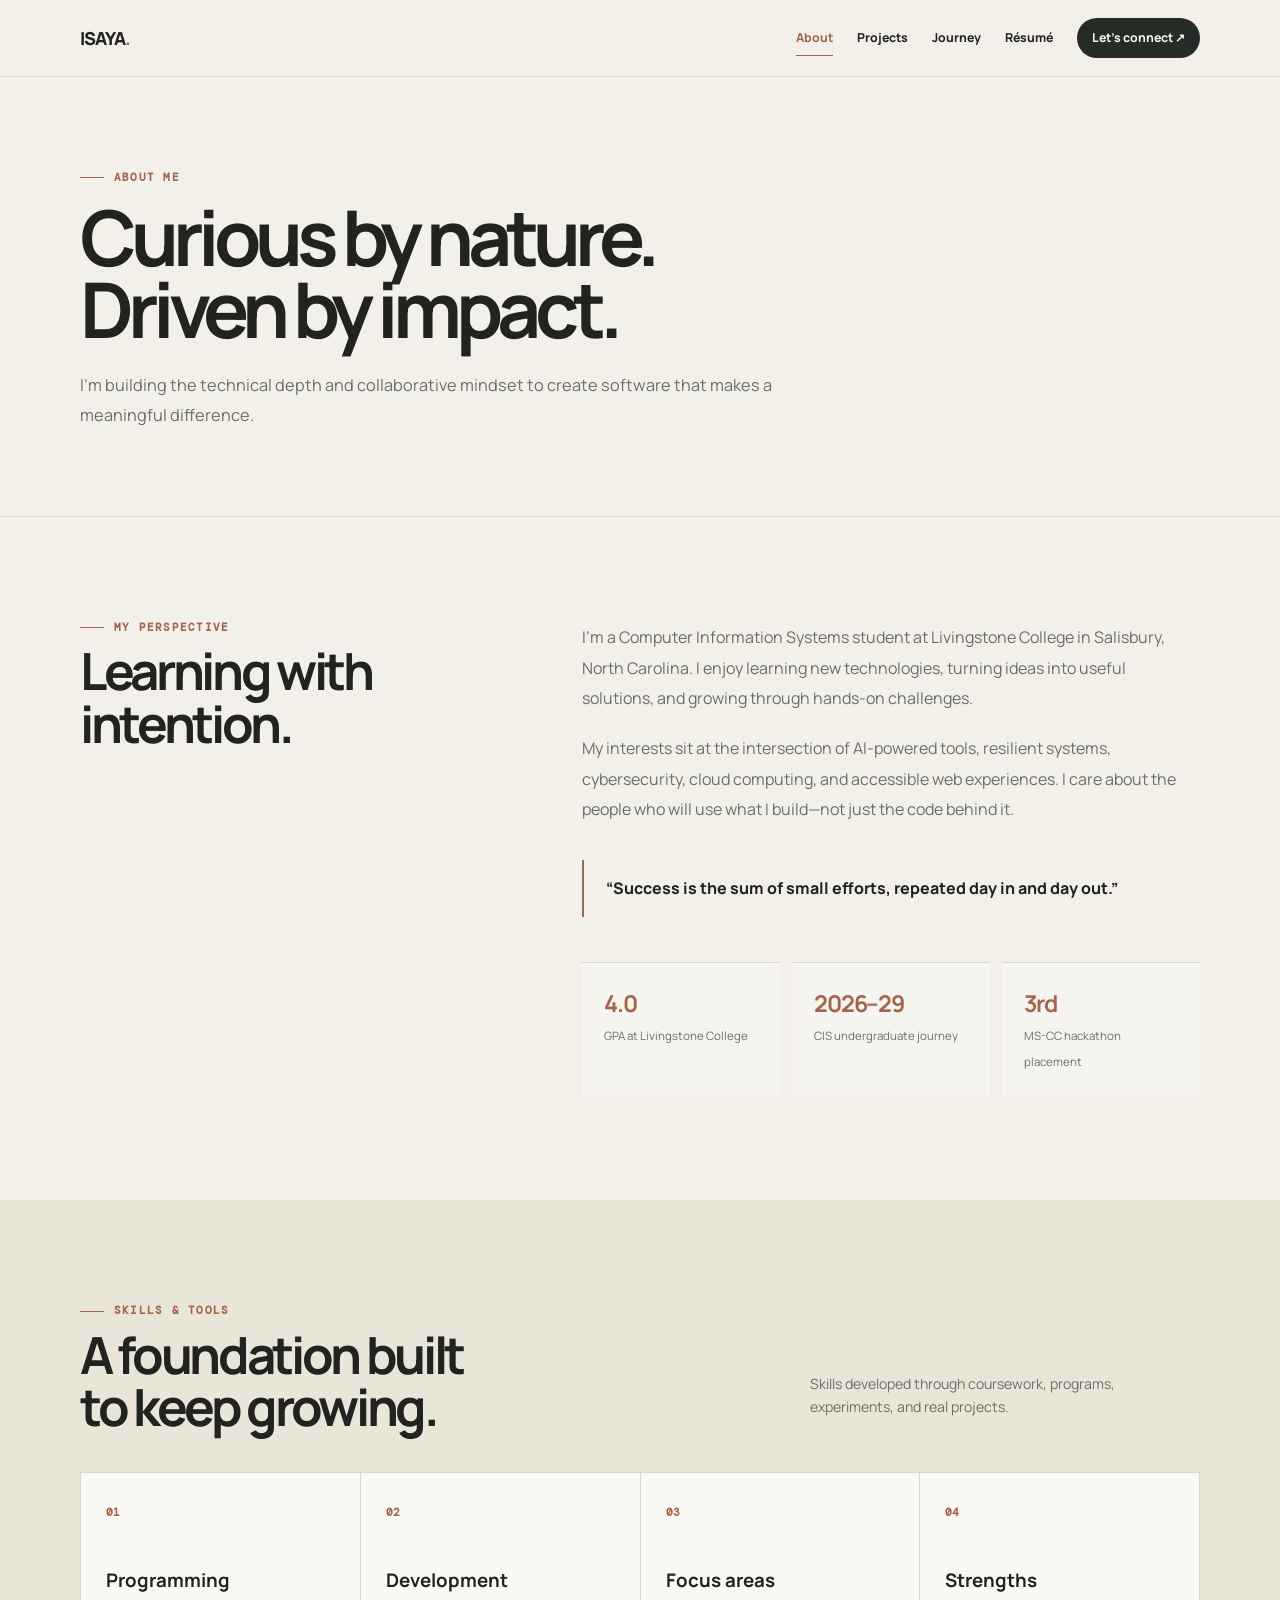
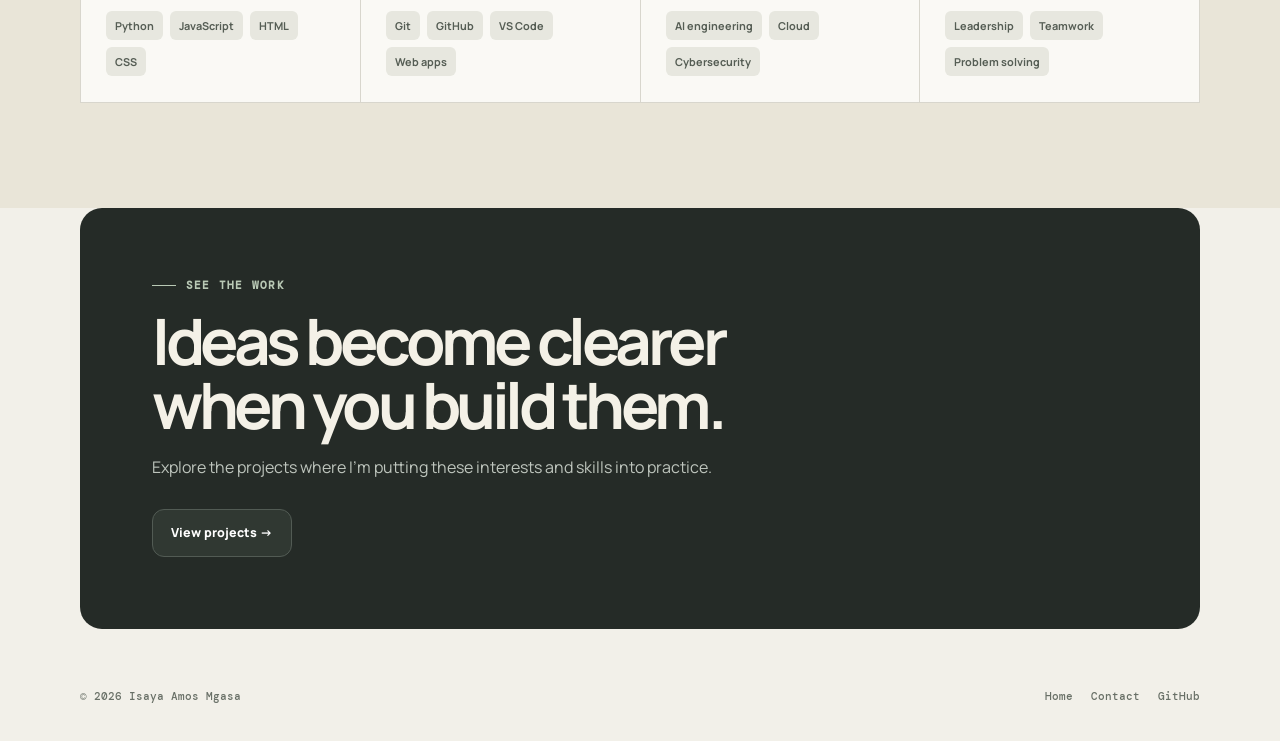
==== about.html @ d692550e "Build matte multi-page portfolio" ====
<!doctype html><html lang="en"><head><meta charset="utf-8"><meta name="viewport" content="width=device-width,initial-scale=1"><meta name="description" content="About Isaya Amos Mgasa—background, interests, and technical skills."><title>About | Isaya Amos Mgasa</title><link rel="preconnect" href="https://fonts.googleapis.com"><link rel="preconnect" href="https://fonts.gstatic.com" crossorigin><link href="https://fonts.googleapis.com/css2?family=DM+Mono:wght@400;500;600&amp;family=Manrope:wght@400;500;600;700;800&amp;display=swap" rel="stylesheet"><link rel="stylesheet" href="styles.css"></head><body>
<header class="site-header"><div class="wrap nav"><a class="brand" href="index.html">ISAYA<span>.</span></a><button class="menu-button" aria-expanded="false" aria-controls="main-nav">Menu</button><nav class="nav-links" id="main-nav" aria-label="Main navigation"><a href="about.html" aria-current="page">About</a><a href="projects.html">Projects</a><a href="journey.html">Journey</a><a href="resume.html">Résumé</a><a class="nav-cta" href="contact.html">Let’s connect ↗</a></nav></div></header>
<main><section class="page-hero"><div class="wrap reveal"><div class="eyebrow">About me</div><h1>Curious by nature.<br>Driven by impact.</h1><p class="lede">I’m building the technical depth and collaborative mindset to create software that makes a meaningful difference.</p></div></section>
<section class="section"><div class="wrap split"><div class="reveal"><div class="eyebrow">My perspective</div><h2 class="section-title">Learning with intention.</h2></div><div class="prose reveal"><p>I’m a Computer Information Systems student at Livingstone College in Salisbury, North Carolina. I enjoy learning new technologies, turning ideas into useful solutions, and growing through hands-on challenges.</p><p>My interests sit at the intersection of AI-powered tools, resilient systems, cybersecurity, cloud computing, and accessible web experiences. I care about the people who will use what I build—not just the code behind it.</p><div class="quote">“Success is the sum of small efforts, repeated day in and day out.”</div><div class="facts"><div class="fact"><strong>4.0</strong><span>GPA at Livingstone College</span></div><div class="fact"><strong>2026–29</strong><span>CIS undergraduate journey</span></div><div class="fact"><strong>3rd</strong><span>MS-CC hackathon placement</span></div></div></div></div></section>
<section class="section alt"><div class="wrap"><div class="section-head reveal"><div><div class="eyebrow">Skills &amp; tools</div><h2 class="section-title">A foundation built<br>to keep growing.</h2></div><p class="section-copy">Skills developed through coursework, programs, experiments, and real projects.</p></div><div class="skill-grid reveal"><article class="skill"><b>01</b><h3>Programming</h3><div class="tags"><span class="tag">Python</span><span class="tag">JavaScript</span><span class="tag">HTML</span><span class="tag">CSS</span></div></article><article class="skill"><b>02</b><h3>Development</h3><div class="tags"><span class="tag">Git</span><span class="tag">GitHub</span><span class="tag">VS Code</span><span class="tag">Web apps</span></div></article><article class="skill"><b>03</b><h3>Focus areas</h3><div class="tags"><span class="tag">AI engineering</span><span class="tag">Cloud</span><span class="tag">Cybersecurity</span></div></article><article class="skill"><b>04</b><h3>Strengths</h3><div class="tags"><span class="tag">Leadership</span><span class="tag">Teamwork</span><span class="tag">Problem solving</span></div></article></div></div></section></main>
<section class="closing"><div class="wrap closing-box reveal"><div class="eyebrow">See the work</div><h2>Ideas become clearer when you build them.</h2><p>Explore the projects where I’m putting these interests and skills into practice.</p><div class="actions"><a class="button" href="projects.html">View projects →</a></div></div></section><footer class="wrap"><span>© 2026 Isaya Amos Mgasa</span><div class="footer-links"><a href="index.html">Home</a><a href="contact.html">Contact</a><a href="https://github.com/Amos-Isaya" target="_blank" rel="noopener noreferrer">GitHub</a></div></footer><script src="script.js"></script></body></html>
---- styles.css ----
:root{--ink:#20231f;--muted:#697067;--paper:#f2f0e9;--surface:#faf9f5;--line:#d8d6cd;--moss:#526052;--sage:#cbd1c4;--clay:#a5654d;--night:#252b27;--cream:#e9e5d8;--radius:22px;--shadow:0 18px 50px rgba(32,35,31,.08)}
*{box-sizing:border-box}html{scroll-behavior:smooth}body{margin:0;background:var(--paper);color:var(--ink);font-family:Manrope,Arial,sans-serif;line-height:1.6;overflow-x:hidden}a{color:inherit;text-decoration:none}a:focus-visible{outline:3px solid var(--clay);outline-offset:4px}img{max-width:100%}.wrap{width:min(1120px,calc(100% - 48px));margin-inline:auto}.site-header{position:sticky;z-index:20;top:0;border-bottom:1px solid rgba(216,214,205,.8);background:rgba(242,240,233,.92);backdrop-filter:blur(14px)}.nav{min-height:76px;display:flex;align-items:center;justify-content:space-between;gap:28px}.brand{font-weight:800;letter-spacing:-.055em;font-size:1.12rem}.brand span{color:var(--clay)}.nav-links{display:flex;align-items:center;gap:24px;font-size:.77rem;font-weight:750}.nav-links a{padding:8px 0;border-bottom:1px solid transparent}.nav-links a:hover,.nav-links a[aria-current="page"]{color:var(--clay);border-color:currentColor}.nav-links .nav-cta{padding:10px 15px;border:0;border-radius:999px;background:var(--night);color:#f8f6ef}.menu-button{display:none;border:1px solid var(--line);border-radius:10px;background:var(--surface);padding:9px 11px;color:var(--ink);font:700 .75rem Manrope;cursor:pointer}.eyebrow{display:flex;align-items:center;gap:10px;color:var(--clay);font:600 .7rem/1 'DM Mono',monospace;letter-spacing:.11em;text-transform:uppercase}.eyebrow:before{content:"";width:24px;height:1px;background:currentColor}.hero{display:grid;grid-template-columns:1.12fr .72fr;align-items:center;gap:76px;min-height:670px;padding-block:85px}.hero h1,.page-hero h1{margin:18px 0 24px;font-size:clamp(3.2rem,7vw,6.25rem);line-height:.94;letter-spacing:-.078em}.hero h1 em{font-style:normal;color:var(--moss)}.lede{max-width:640px;color:var(--muted);font-size:1.02rem;line-height:1.85}.actions{display:flex;flex-wrap:wrap;gap:12px;margin-top:28px}.button{display:inline-flex;align-items:center;justify-content:center;gap:10px;padding:13px 18px;border:1px solid var(--line);border-radius:12px;background:var(--surface);font-size:.78rem;font-weight:800;transition:transform .2s,box-shadow .2s,background .2s}.button:hover{transform:translateY(-2px);box-shadow:0 10px 24px rgba(32,35,31,.09)}.button.primary{border-color:var(--night);background:var(--night);color:#f8f6ef}.button.ghost{background:transparent}.portrait{position:relative}.portrait:before{content:"";position:absolute;inset:8% -8% -5% 8%;z-index:-1;border-radius:48% 52% 20px 20px;background:var(--sage)}.portrait img{display:block;width:100%;aspect-ratio:.86;object-fit:cover;object-position:center top;border-radius:48% 48% 18px 18px;filter:saturate(.75) contrast(.96);box-shadow:16px 16px 0 var(--night)}.status{position:absolute;left:-42px;bottom:28px;padding:12px 15px;border:1px solid var(--line);border-radius:11px;background:var(--surface);box-shadow:var(--shadow);font:500 .66rem/1.45 'DM Mono',monospace}.status b{display:block;font:800 .75rem Manrope}.status i{color:#678065;font-style:normal}.home-strip{padding:22px 0;border-block:1px solid var(--line);background:var(--cream)}.home-strip .wrap{display:flex;justify-content:space-between;gap:20px;flex-wrap:wrap;color:#51584f;font:600 .68rem 'DM Mono',monospace;letter-spacing:.08em;text-transform:uppercase}.section{padding-block:105px}.section.alt{background:var(--cream)}.section-head{display:flex;align-items:end;justify-content:space-between;gap:35px;margin-bottom:40px}.section-title{margin:11px 0 0;font-size:clamp(2.1rem,4vw,3.5rem);line-height:1.02;letter-spacing:-.065em}.section-copy{max-width:390px;color:var(--muted);font-size:.88rem}.path-grid{display:grid;grid-template-columns:repeat(3,1fr);gap:16px}.path-card{min-height:290px;padding:28px;border:1px solid var(--line);border-radius:var(--radius);background:var(--surface);display:flex;flex-direction:column;transition:transform .2s,box-shadow .2s}.path-card:hover{transform:translateY(-4px);box-shadow:var(--shadow)}.path-card .number{color:var(--clay);font:600 .7rem 'DM Mono',monospace}.path-card h3{margin:55px 0 10px;font-size:1.35rem;letter-spacing:-.045em}.path-card p{margin:0;color:var(--muted);font-size:.85rem}.path-card .card-link{margin-top:auto;padding-top:28px;font-size:.75rem;font-weight:800;color:var(--moss)}.page-hero{padding:95px 0 70px;border-bottom:1px solid var(--line)}.page-hero h1{max-width:900px;font-size:clamp(3rem,6vw,5.4rem)}.page-hero .lede{max-width:720px}.split{display:grid;grid-template-columns:.8fr 1.2fr;gap:90px}.prose p{margin:0 0 20px;color:var(--muted);line-height:1.9}.quote{margin-top:35px;padding:16px 0 16px 22px;border-left:2px solid var(--clay);font-weight:750}.facts{display:grid;grid-template-columns:repeat(3,1fr);gap:12px;margin-top:45px}.fact{padding:22px;border-top:1px solid var(--line);background:rgba(250,249,245,.45)}.fact strong{display:block;color:var(--clay);font-size:1.45rem;letter-spacing:-.05em}.fact span{font-size:.72rem;color:var(--muted)}.skill-grid{display:grid;grid-template-columns:repeat(4,1fr);border-top:1px solid var(--line);border-left:1px solid var(--line)}.skill{min-height:230px;padding:25px;border-right:1px solid var(--line);border-bottom:1px solid var(--line);background:var(--surface)}.skill b{color:var(--clay);font:600 .68rem 'DM Mono',monospace}.skill h3{margin:42px 0 15px}.tags{display:flex;gap:7px;flex-wrap:wrap}.tag{padding:6px 9px;border-radius:6px;background:#e7e7df;color:#555d54;font-size:.68rem;font-weight:700}.project-grid{display:grid;grid-template-columns:repeat(2,1fr);gap:18px}.project{min-height:390px;padding:32px;border:1px solid var(--line);border-radius:var(--radius);background:var(--surface);display:flex;flex-direction:column}.project.featured{background:var(--night);color:#f6f3e9;border-color:var(--night)}.project-label{color:var(--clay);font:600 .68rem 'DM Mono',monospace;letter-spacing:.08em;text-transform:uppercase}.featured .project-label{color:#b9c9b5}.project h2{margin:55px 0 14px;font-size:clamp(1.6rem,3vw,2.5rem);line-height:1.05;letter-spacing:-.055em}.project p{margin:0;color:var(--muted);font-size:.88rem}.featured p{color:#c9cec8}.project .actions{margin-top:auto;padding-top:30px}.featured .tag{background:rgba(255,255,255,.1);color:#e7ebe4}.featured .button{border-color:#535b55;background:#303832;color:white}.timeline{max-width:820px;margin-left:auto;padding-left:35px;border-left:1px solid var(--line)}.timeline-item{position:relative;padding:0 0 48px}.timeline-item:last-child{padding-bottom:0}.timeline-item:before{content:"";position:absolute;left:-42px;top:6px;width:11px;height:11px;border:3px solid var(--paper);border-radius:50%;background:var(--clay)}.timeline-item time{color:var(--clay);font:600 .69rem 'DM Mono',monospace}.timeline-item h2{margin:8px 0;font-size:1.25rem;letter-spacing:-.035em}.timeline-item h2 a:hover{color:var(--clay)}.timeline-item p{margin:0;color:var(--muted);font-size:.86rem}.external{display:inline-block;margin-top:11px;color:var(--moss);font-size:.73rem;font-weight:800}.credential-grid{display:grid;grid-template-columns:repeat(3,1fr);gap:15px}.credential{padding:26px;border:1px solid var(--line);border-radius:16px;background:var(--surface)}.credential small{color:var(--clay);font:600 .66rem 'DM Mono',monospace}.credential h3{margin:22px 0 9px;font-size:1rem}.credential h3 a:hover{color:var(--clay)}.credential p{margin:0;color:var(--muted);font-size:.78rem}.resume-layout{display:grid;grid-template-columns:.72fr 1.28fr;gap:22px}.resume-aside,.resume-main{padding:34px;border:1px solid var(--line);border-radius:var(--radius);background:var(--surface)}.resume-aside{align-self:start}.resume-aside img{display:block;width:150px;aspect-ratio:1;object-fit:cover;object-position:top;border-radius:50%;filter:saturate(.7)}.resume-aside h2{margin:25px 0 4px;letter-spacing:-.045em}.resume-aside p{color:var(--muted);font-size:.82rem}.resume-main h2{margin:0 0 22px;font-size:1.65rem;letter-spacing:-.05em}.resume-item{padding:22px 0;border-top:1px solid var(--line)}.resume-item:first-of-type{padding-top:0;border:0}.resume-item small{color:var(--clay);font:600 .66rem 'DM Mono',monospace}.resume-item h3{margin:5px 0}.resume-item p{margin:0;color:var(--muted);font-size:.82rem}.contact-grid{display:grid;grid-template-columns:1fr 1fr;gap:18px}.contact-card{min-height:260px;padding:30px;border:1px solid var(--line);border-radius:var(--radius);background:var(--surface);display:flex;flex-direction:column}.contact-card h2{margin:35px 0 8px;letter-spacing:-.045em}.contact-card p{margin:0;color:var(--muted);font-size:.85rem}.contact-card a{margin-top:auto;font-weight:800;color:var(--moss)}.closing{padding:0 0 32px}.closing-box{padding:clamp(38px,7vw,72px);border-radius:var(--radius);background:var(--night);color:#f4f1e7}.closing-box .eyebrow{color:#b9c9b5}.closing-box h2{max-width:730px;margin:18px 0;font-size:clamp(2.2rem,5vw,4.2rem);line-height:1;letter-spacing:-.07em}.closing-box p{max-width:560px;color:#bec5bd}.closing-box .button{border-color:#525b54;background:#303832;color:#fff}footer{display:flex;justify-content:space-between;align-items:center;gap:20px;padding:28px 0 38px;color:var(--muted);font:500 .68rem 'DM Mono',monospace}.footer-links{display:flex;gap:18px}.footer-links a:hover{color:var(--clay)}.reveal{opacity:0;transform:translateY(18px);transition:opacity .65s ease,transform .65s ease}.reveal.visible{opacity:1;transform:none}@media(max-width:820px){.menu-button{display:block}.nav-links{display:none;position:absolute;left:24px;right:24px;top:68px;padding:18px;border:1px solid var(--line);border-radius:14px;background:var(--surface);box-shadow:var(--shadow);flex-direction:column;align-items:stretch}.nav-links.open{display:flex}.nav-links a{padding:9px}.hero{grid-template-columns:1fr;min-height:auto}.portrait{width:min(330px,85%);margin:auto}.status{left:-18px}.path-grid,.skill-grid,.credential-grid{grid-template-columns:1fr 1fr}.split,.resume-layout{grid-template-columns:1fr;gap:40px}.project-grid{grid-template-columns:1fr}.section{padding-block:75px}}@media(max-width:540px){.wrap{width:min(100% - 32px,1120px)}.hero{padding-block:65px}.hero h1,.page-hero h1{font-size:3.15rem}.section-head{display:block}.section-copy{margin-top:18px}.path-grid,.skill-grid,.credential-grid,.facts,.contact-grid{grid-template-columns:1fr}.path-card{min-height:245px}.nav-links{left:16px;right:16px}footer{align-items:flex-start;flex-direction:column}.footer-links{flex-wrap:wrap}}@media(prefers-reduced-motion:reduce){*,*:before,*:after{scroll-behavior:auto!important;transition:none!important}.reveal{opacity:1;transform:none}}
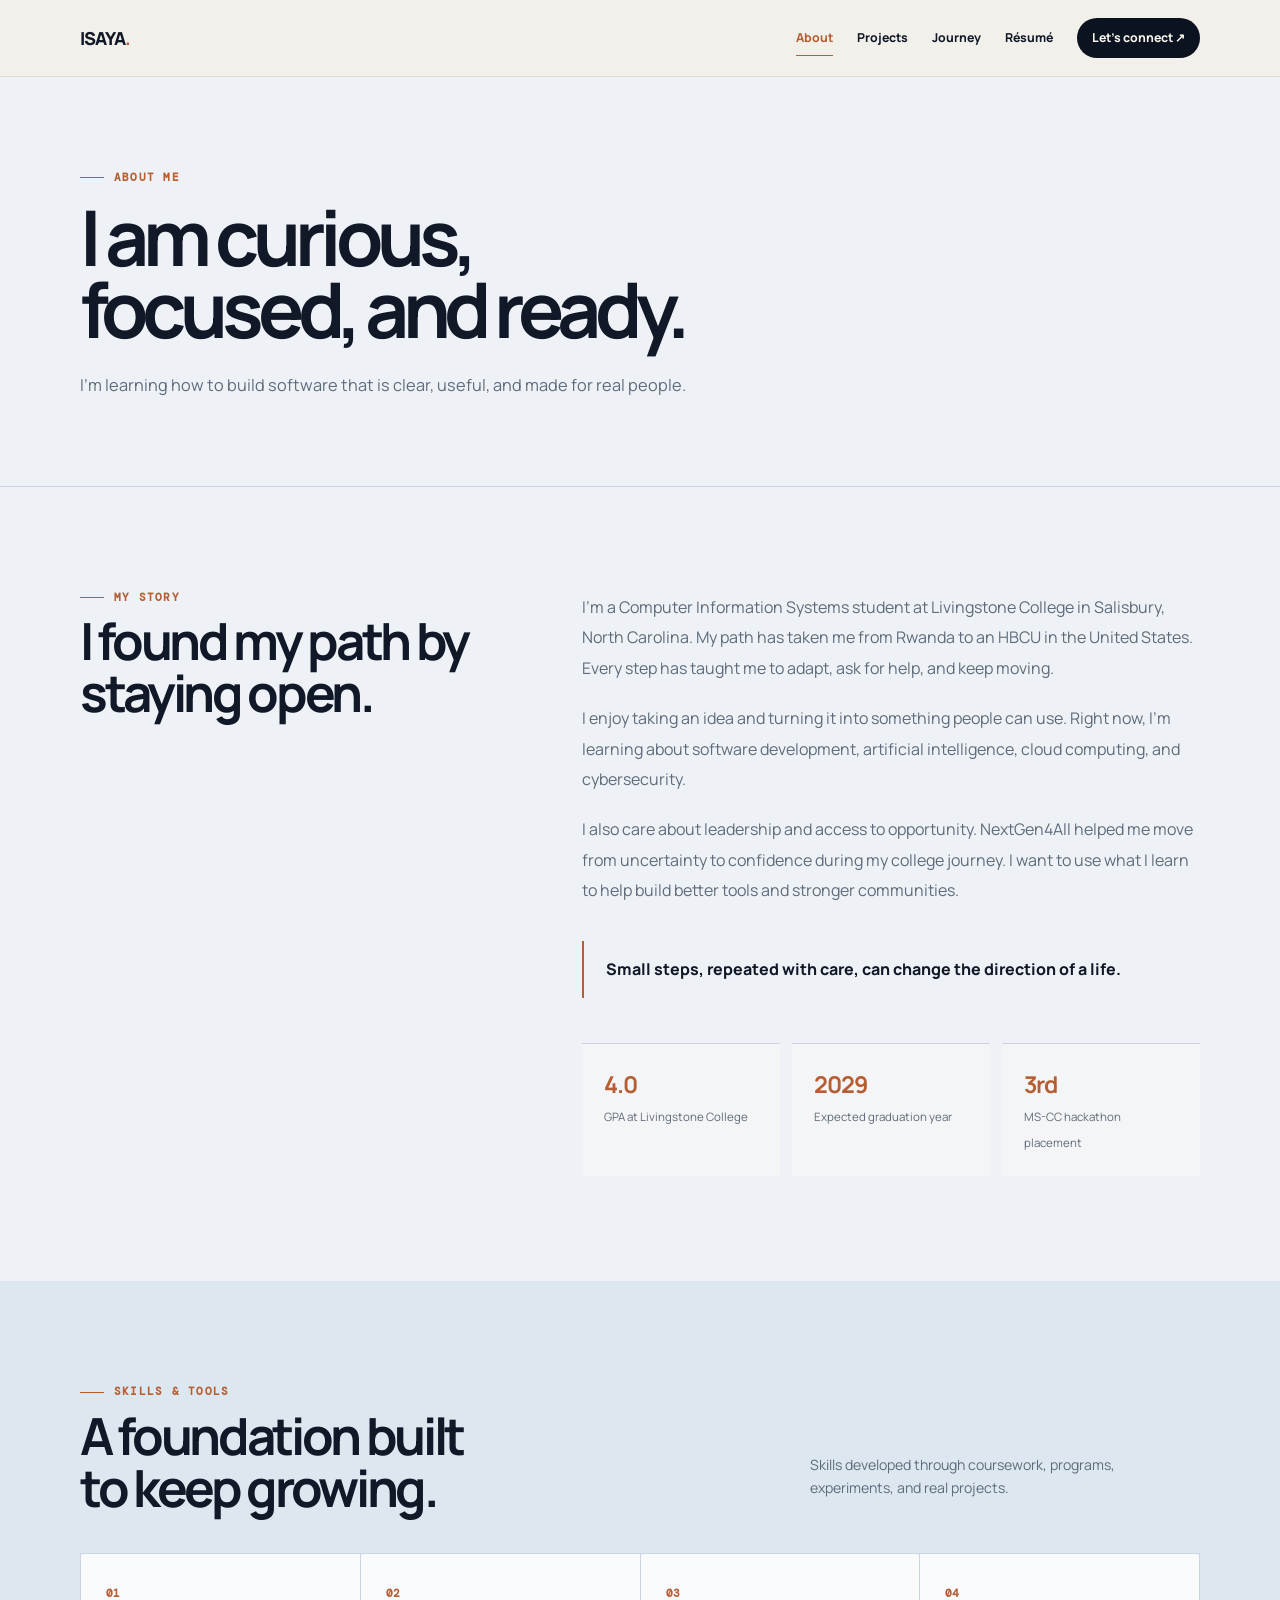
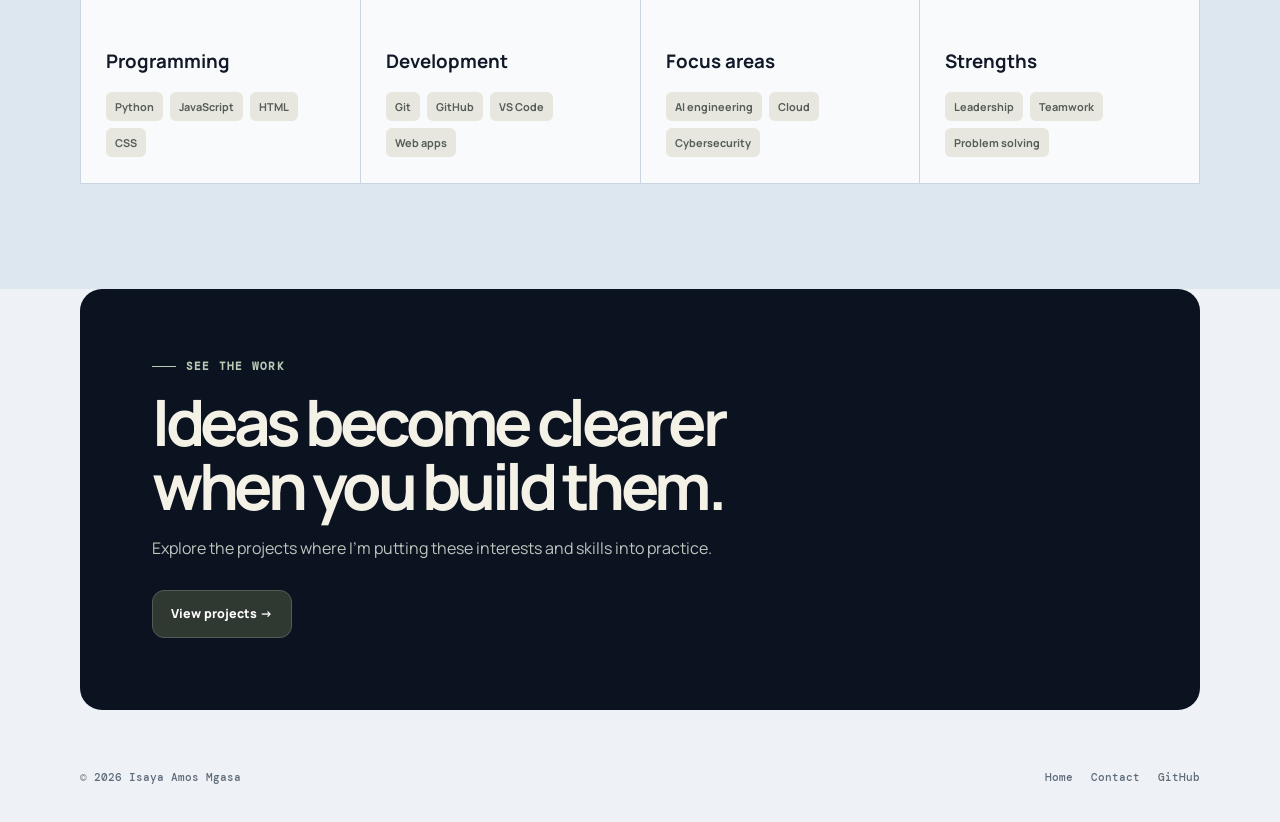
==== commit aa421cda: "Add blue portfolio theme and fuller story" ====
--- a/about.html
+++ b/about.html
@@ -1,6 +1,6 @@
 <!doctype html><html lang="en"><head><meta charset="utf-8"><meta name="viewport" content="width=device-width,initial-scale=1"><meta name="description" content="About Isaya Amos Mgasa—background, interests, and technical skills."><title>About | Isaya Amos Mgasa</title><link rel="preconnect" href="https://fonts.googleapis.com"><link rel="preconnect" href="https://fonts.gstatic.com" crossorigin><link href="https://fonts.googleapis.com/css2?family=DM+Mono:wght@400;500;600&amp;family=Manrope:wght@400;500;600;700;800&amp;display=swap" rel="stylesheet"><link rel="stylesheet" href="styles.css"></head><body>
 <header class="site-header"><div class="wrap nav"><a class="brand" href="index.html">ISAYA<span>.</span></a><button class="menu-button" aria-expanded="false" aria-controls="main-nav">Menu</button><nav class="nav-links" id="main-nav" aria-label="Main navigation"><a href="about.html" aria-current="page">About</a><a href="projects.html">Projects</a><a href="journey.html">Journey</a><a href="resume.html">Résumé</a><a class="nav-cta" href="contact.html">Let’s connect ↗</a></nav></div></header>
-<main><section class="page-hero"><div class="wrap reveal"><div class="eyebrow">About me</div><h1>Curious by nature.<br>Driven by impact.</h1><p class="lede">I’m building the technical depth and collaborative mindset to create software that makes a meaningful difference.</p></div></section>
-<section class="section"><div class="wrap split"><div class="reveal"><div class="eyebrow">My perspective</div><h2 class="section-title">Learning with intention.</h2></div><div class="prose reveal"><p>I’m a Computer Information Systems student at Livingstone College in Salisbury, North Carolina. I enjoy learning new technologies, turning ideas into useful solutions, and growing through hands-on challenges.</p><p>My interests sit at the intersection of AI-powered tools, resilient systems, cybersecurity, cloud computing, and accessible web experiences. I care about the people who will use what I build—not just the code behind it.</p><div class="quote">“Success is the sum of small efforts, repeated day in and day out.”</div><div class="facts"><div class="fact"><strong>4.0</strong><span>GPA at Livingstone College</span></div><div class="fact"><strong>2026–29</strong><span>CIS undergraduate journey</span></div><div class="fact"><strong>3rd</strong><span>MS-CC hackathon placement</span></div></div></div></div></section>
+<main><section class="page-hero"><div class="wrap reveal"><div class="eyebrow">About me</div><h1>I am curious,<br>focused, and ready.</h1><p class="lede">I’m learning how to build software that is clear, useful, and made for real people.</p></div></section>
+<section class="section"><div class="wrap split"><div class="reveal"><div class="eyebrow">My story</div><h2 class="section-title">I found my path by staying open.</h2></div><div class="prose reveal"><p>I’m a Computer Information Systems student at Livingstone College in Salisbury, North Carolina. My path has taken me from Rwanda to an HBCU in the United States. Every step has taught me to adapt, ask for help, and keep moving.</p><p>I enjoy taking an idea and turning it into something people can use. Right now, I’m learning about software development, artificial intelligence, cloud computing, and cybersecurity.</p><p>I also care about leadership and access to opportunity. NextGen4All helped me move from uncertainty to confidence during my college journey. I want to use what I learn to help build better tools and stronger communities.</p><div class="quote">Small steps, repeated with care, can change the direction of a life.</div><div class="facts"><div class="fact"><strong>4.0</strong><span>GPA at Livingstone College</span></div><div class="fact"><strong>2029</strong><span>Expected graduation year</span></div><div class="fact"><strong>3rd</strong><span>MS-CC hackathon placement</span></div></div></div></div></section>
 <section class="section alt"><div class="wrap"><div class="section-head reveal"><div><div class="eyebrow">Skills &amp; tools</div><h2 class="section-title">A foundation built<br>to keep growing.</h2></div><p class="section-copy">Skills developed through coursework, programs, experiments, and real projects.</p></div><div class="skill-grid reveal"><article class="skill"><b>01</b><h3>Programming</h3><div class="tags"><span class="tag">Python</span><span class="tag">JavaScript</span><span class="tag">HTML</span><span class="tag">CSS</span></div></article><article class="skill"><b>02</b><h3>Development</h3><div class="tags"><span class="tag">Git</span><span class="tag">GitHub</span><span class="tag">VS Code</span><span class="tag">Web apps</span></div></article><article class="skill"><b>03</b><h3>Focus areas</h3><div class="tags"><span class="tag">AI engineering</span><span class="tag">Cloud</span><span class="tag">Cybersecurity</span></div></article><article class="skill"><b>04</b><h3>Strengths</h3><div class="tags"><span class="tag">Leadership</span><span class="tag">Teamwork</span><span class="tag">Problem solving</span></div></article></div></div></section></main>
 <section class="closing"><div class="wrap closing-box reveal"><div class="eyebrow">See the work</div><h2>Ideas become clearer when you build them.</h2><p>Explore the projects where I’m putting these interests and skills into practice.</p><div class="actions"><a class="button" href="projects.html">View projects →</a></div></div></section><footer class="wrap"><span>© 2026 Isaya Amos Mgasa</span><div class="footer-links"><a href="index.html">Home</a><a href="contact.html">Contact</a><a href="https://github.com/Amos-Isaya" target="_blank" rel="noopener noreferrer">GitHub</a></div></footer><script src="script.js"></script></body></html>
--- a/styles.css
+++ b/styles.css
@@ -1,2 +1,2 @@
-:root{--ink:#20231f;--muted:#697067;--paper:#f2f0e9;--surface:#faf9f5;--line:#d8d6cd;--moss:#526052;--sage:#cbd1c4;--clay:#a5654d;--night:#252b27;--cream:#e9e5d8;--radius:22px;--shadow:0 18px 50px rgba(32,35,31,.08)}
+:root{--ink:#111827;--muted:#5f6b7a;--paper:#eef2f6;--surface:#f9fafb;--line:#cbd5e1;--moss:#245b96;--sage:#b8cce0;--clay:#b75d32;--night:#0b1220;--cream:#dce7f0;--radius:22px;--shadow:0 18px 50px rgba(11,18,32,.1)}
 *{box-sizing:border-box}html{scroll-behavior:smooth}body{margin:0;background:var(--paper);color:var(--ink);font-family:Manrope,Arial,sans-serif;line-height:1.6;overflow-x:hidden}a{color:inherit;text-decoration:none}a:focus-visible{outline:3px solid var(--clay);outline-offset:4px}img{max-width:100%}.wrap{width:min(1120px,calc(100% - 48px));margin-inline:auto}.site-header{position:sticky;z-index:20;top:0;border-bottom:1px solid rgba(216,214,205,.8);background:rgba(242,240,233,.92);backdrop-filter:blur(14px)}.nav{min-height:76px;display:flex;align-items:center;justify-content:space-between;gap:28px}.brand{font-weight:800;letter-spacing:-.055em;font-size:1.12rem}.brand span{color:var(--clay)}.nav-links{display:flex;align-items:center;gap:24px;font-size:.77rem;font-weight:750}.nav-links a{padding:8px 0;border-bottom:1px solid transparent}.nav-links a:hover,.nav-links a[aria-current="page"]{color:var(--clay);border-color:currentColor}.nav-links .nav-cta{padding:10px 15px;border:0;border-radius:999px;background:var(--night);color:#f8f6ef}.menu-button{display:none;border:1px solid var(--line);border-radius:10px;background:var(--surface);padding:9px 11px;color:var(--ink);font:700 .75rem Manrope;cursor:pointer}.eyebrow{display:flex;align-items:center;gap:10px;color:var(--clay);font:600 .7rem/1 'DM Mono',monospace;letter-spacing:.11em;text-transform:uppercase}.eyebrow:before{content:"";width:24px;height:1px;background:currentColor}.hero{display:grid;grid-template-columns:1.12fr .72fr;align-items:center;gap:76px;min-height:670px;padding-block:85px}.hero h1,.page-hero h1{margin:18px 0 24px;font-size:clamp(3.2rem,7vw,6.25rem);line-height:.94;letter-spacing:-.078em}.hero h1 em{font-style:normal;color:var(--moss)}.lede{max-width:640px;color:var(--muted);font-size:1.02rem;line-height:1.85}.actions{display:flex;flex-wrap:wrap;gap:12px;margin-top:28px}.button{display:inline-flex;align-items:center;justify-content:center;gap:10px;padding:13px 18px;border:1px solid var(--line);border-radius:12px;background:var(--surface);font-size:.78rem;font-weight:800;transition:transform .2s,box-shadow .2s,background .2s}.button:hover{transform:translateY(-2px);box-shadow:0 10px 24px rgba(32,35,31,.09)}.button.primary{border-color:var(--night);background:var(--night);color:#f8f6ef}.button.ghost{background:transparent}.portrait{position:relative}.portrait:before{content:"";position:absolute;inset:8% -8% -5% 8%;z-index:-1;border-radius:48% 52% 20px 20px;background:var(--sage)}.portrait img{display:block;width:100%;aspect-ratio:.86;object-fit:cover;object-position:center top;border-radius:48% 48% 18px 18px;filter:saturate(.75) contrast(.96);box-shadow:16px 16px 0 var(--night)}.status{position:absolute;left:-42px;bottom:28px;padding:12px 15px;border:1px solid var(--line);border-radius:11px;background:var(--surface);box-shadow:var(--shadow);font:500 .66rem/1.45 'DM Mono',monospace}.status b{display:block;font:800 .75rem Manrope}.status i{color:#678065;font-style:normal}.home-strip{padding:22px 0;border-block:1px solid var(--line);background:var(--cream)}.home-strip .wrap{display:flex;justify-content:space-between;gap:20px;flex-wrap:wrap;color:#51584f;font:600 .68rem 'DM Mono',monospace;letter-spacing:.08em;text-transform:uppercase}.section{padding-block:105px}.section.alt{background:var(--cream)}.section-head{display:flex;align-items:end;justify-content:space-between;gap:35px;margin-bottom:40px}.section-title{margin:11px 0 0;font-size:clamp(2.1rem,4vw,3.5rem);line-height:1.02;letter-spacing:-.065em}.section-copy{max-width:390px;color:var(--muted);font-size:.88rem}.path-grid{display:grid;grid-template-columns:repeat(3,1fr);gap:16px}.path-card{min-height:290px;padding:28px;border:1px solid var(--line);border-radius:var(--radius);background:var(--surface);display:flex;flex-direction:column;transition:transform .2s,box-shadow .2s}.path-card:hover{transform:translateY(-4px);box-shadow:var(--shadow)}.path-card .number{color:var(--clay);font:600 .7rem 'DM Mono',monospace}.path-card h3{margin:55px 0 10px;font-size:1.35rem;letter-spacing:-.045em}.path-card p{margin:0;color:var(--muted);font-size:.85rem}.path-card .card-link{margin-top:auto;padding-top:28px;font-size:.75rem;font-weight:800;color:var(--moss)}.page-hero{padding:95px 0 70px;border-bottom:1px solid var(--line)}.page-hero h1{max-width:900px;font-size:clamp(3rem,6vw,5.4rem)}.page-hero .lede{max-width:720px}.split{display:grid;grid-template-columns:.8fr 1.2fr;gap:90px}.prose p{margin:0 0 20px;color:var(--muted);line-height:1.9}.quote{margin-top:35px;padding:16px 0 16px 22px;border-left:2px solid var(--clay);font-weight:750}.facts{display:grid;grid-template-columns:repeat(3,1fr);gap:12px;margin-top:45px}.fact{padding:22px;border-top:1px solid var(--line);background:rgba(250,249,245,.45)}.fact strong{display:block;color:var(--clay);font-size:1.45rem;letter-spacing:-.05em}.fact span{font-size:.72rem;color:var(--muted)}.skill-grid{display:grid;grid-template-columns:repeat(4,1fr);border-top:1px solid var(--line);border-left:1px solid var(--line)}.skill{min-height:230px;padding:25px;border-right:1px solid var(--line);border-bottom:1px solid var(--line);background:var(--surface)}.skill b{color:var(--clay);font:600 .68rem 'DM Mono',monospace}.skill h3{margin:42px 0 15px}.tags{display:flex;gap:7px;flex-wrap:wrap}.tag{padding:6px 9px;border-radius:6px;background:#e7e7df;color:#555d54;font-size:.68rem;font-weight:700}.project-grid{display:grid;grid-template-columns:repeat(2,1fr);gap:18px}.project{min-height:390px;padding:32px;border:1px solid var(--line);border-radius:var(--radius);background:var(--surface);display:flex;flex-direction:column}.project.featured{background:var(--night);color:#f6f3e9;border-color:var(--night)}.project-label{color:var(--clay);font:600 .68rem 'DM Mono',monospace;letter-spacing:.08em;text-transform:uppercase}.featured .project-label{color:#b9c9b5}.project h2{margin:55px 0 14px;font-size:clamp(1.6rem,3vw,2.5rem);line-height:1.05;letter-spacing:-.055em}.project p{margin:0;color:var(--muted);font-size:.88rem}.featured p{color:#c9cec8}.project .actions{margin-top:auto;padding-top:30px}.featured .tag{background:rgba(255,255,255,.1);color:#e7ebe4}.featured .button{border-color:#535b55;background:#303832;color:white}.timeline{max-width:820px;margin-left:auto;padding-left:35px;border-left:1px solid var(--line)}.timeline-item{position:relative;padding:0 0 48px}.timeline-item:last-child{padding-bottom:0}.timeline-item:before{content:"";position:absolute;left:-42px;top:6px;width:11px;height:11px;border:3px solid var(--paper);border-radius:50%;background:var(--clay)}.timeline-item time{color:var(--clay);font:600 .69rem 'DM Mono',monospace}.timeline-item h2{margin:8px 0;font-size:1.25rem;letter-spacing:-.035em}.timeline-item h2 a:hover{color:var(--clay)}.timeline-item p{margin:0;color:var(--muted);font-size:.86rem}.external{display:inline-block;margin-top:11px;color:var(--moss);font-size:.73rem;font-weight:800}.credential-grid{display:grid;grid-template-columns:repeat(3,1fr);gap:15px}.credential{padding:26px;border:1px solid var(--line);border-radius:16px;background:var(--surface)}.credential small{color:var(--clay);font:600 .66rem 'DM Mono',monospace}.credential h3{margin:22px 0 9px;font-size:1rem}.credential h3 a:hover{color:var(--clay)}.credential p{margin:0;color:var(--muted);font-size:.78rem}.resume-layout{display:grid;grid-template-columns:.72fr 1.28fr;gap:22px}.resume-aside,.resume-main{padding:34px;border:1px solid var(--line);border-radius:var(--radius);background:var(--surface)}.resume-aside{align-self:start}.resume-aside img{display:block;width:150px;aspect-ratio:1;object-fit:cover;object-position:top;border-radius:50%;filter:saturate(.7)}.resume-aside h2{margin:25px 0 4px;letter-spacing:-.045em}.resume-aside p{color:var(--muted);font-size:.82rem}.resume-main h2{margin:0 0 22px;font-size:1.65rem;letter-spacing:-.05em}.resume-item{padding:22px 0;border-top:1px solid var(--line)}.resume-item:first-of-type{padding-top:0;border:0}.resume-item small{color:var(--clay);font:600 .66rem 'DM Mono',monospace}.resume-item h3{margin:5px 0}.resume-item p{margin:0;color:var(--muted);font-size:.82rem}.contact-grid{display:grid;grid-template-columns:1fr 1fr;gap:18px}.contact-card{min-height:260px;padding:30px;border:1px solid var(--line);border-radius:var(--radius);background:var(--surface);display:flex;flex-direction:column}.contact-card h2{margin:35px 0 8px;letter-spacing:-.045em}.contact-card p{margin:0;color:var(--muted);font-size:.85rem}.contact-card a{margin-top:auto;font-weight:800;color:var(--moss)}.closing{padding:0 0 32px}.closing-box{padding:clamp(38px,7vw,72px);border-radius:var(--radius);background:var(--night);color:#f4f1e7}.closing-box .eyebrow{color:#b9c9b5}.closing-box h2{max-width:730px;margin:18px 0;font-size:clamp(2.2rem,5vw,4.2rem);line-height:1;letter-spacing:-.07em}.closing-box p{max-width:560px;color:#bec5bd}.closing-box .button{border-color:#525b54;background:#303832;color:#fff}footer{display:flex;justify-content:space-between;align-items:center;gap:20px;padding:28px 0 38px;color:var(--muted);font:500 .68rem 'DM Mono',monospace}.footer-links{display:flex;gap:18px}.footer-links a:hover{color:var(--clay)}.reveal{opacity:0;transform:translateY(18px);transition:opacity .65s ease,transform .65s ease}.reveal.visible{opacity:1;transform:none}@media(max-width:820px){.menu-button{display:block}.nav-links{display:none;position:absolute;left:24px;right:24px;top:68px;padding:18px;border:1px solid var(--line);border-radius:14px;background:var(--surface);box-shadow:var(--shadow);flex-direction:column;align-items:stretch}.nav-links.open{display:flex}.nav-links a{padding:9px}.hero{grid-template-columns:1fr;min-height:auto}.portrait{width:min(330px,85%);margin:auto}.status{left:-18px}.path-grid,.skill-grid,.credential-grid{grid-template-columns:1fr 1fr}.split,.resume-layout{grid-template-columns:1fr;gap:40px}.project-grid{grid-template-columns:1fr}.section{padding-block:75px}}@media(max-width:540px){.wrap{width:min(100% - 32px,1120px)}.hero{padding-block:65px}.hero h1,.page-hero h1{font-size:3.15rem}.section-head{display:block}.section-copy{margin-top:18px}.path-grid,.skill-grid,.credential-grid,.facts,.contact-grid{grid-template-columns:1fr}.path-card{min-height:245px}.nav-links{left:16px;right:16px}footer{align-items:flex-start;flex-direction:column}.footer-links{flex-wrap:wrap}}@media(prefers-reduced-motion:reduce){*,*:before,*:after{scroll-behavior:auto!important;transition:none!important}.reveal{opacity:1;transform:none}}
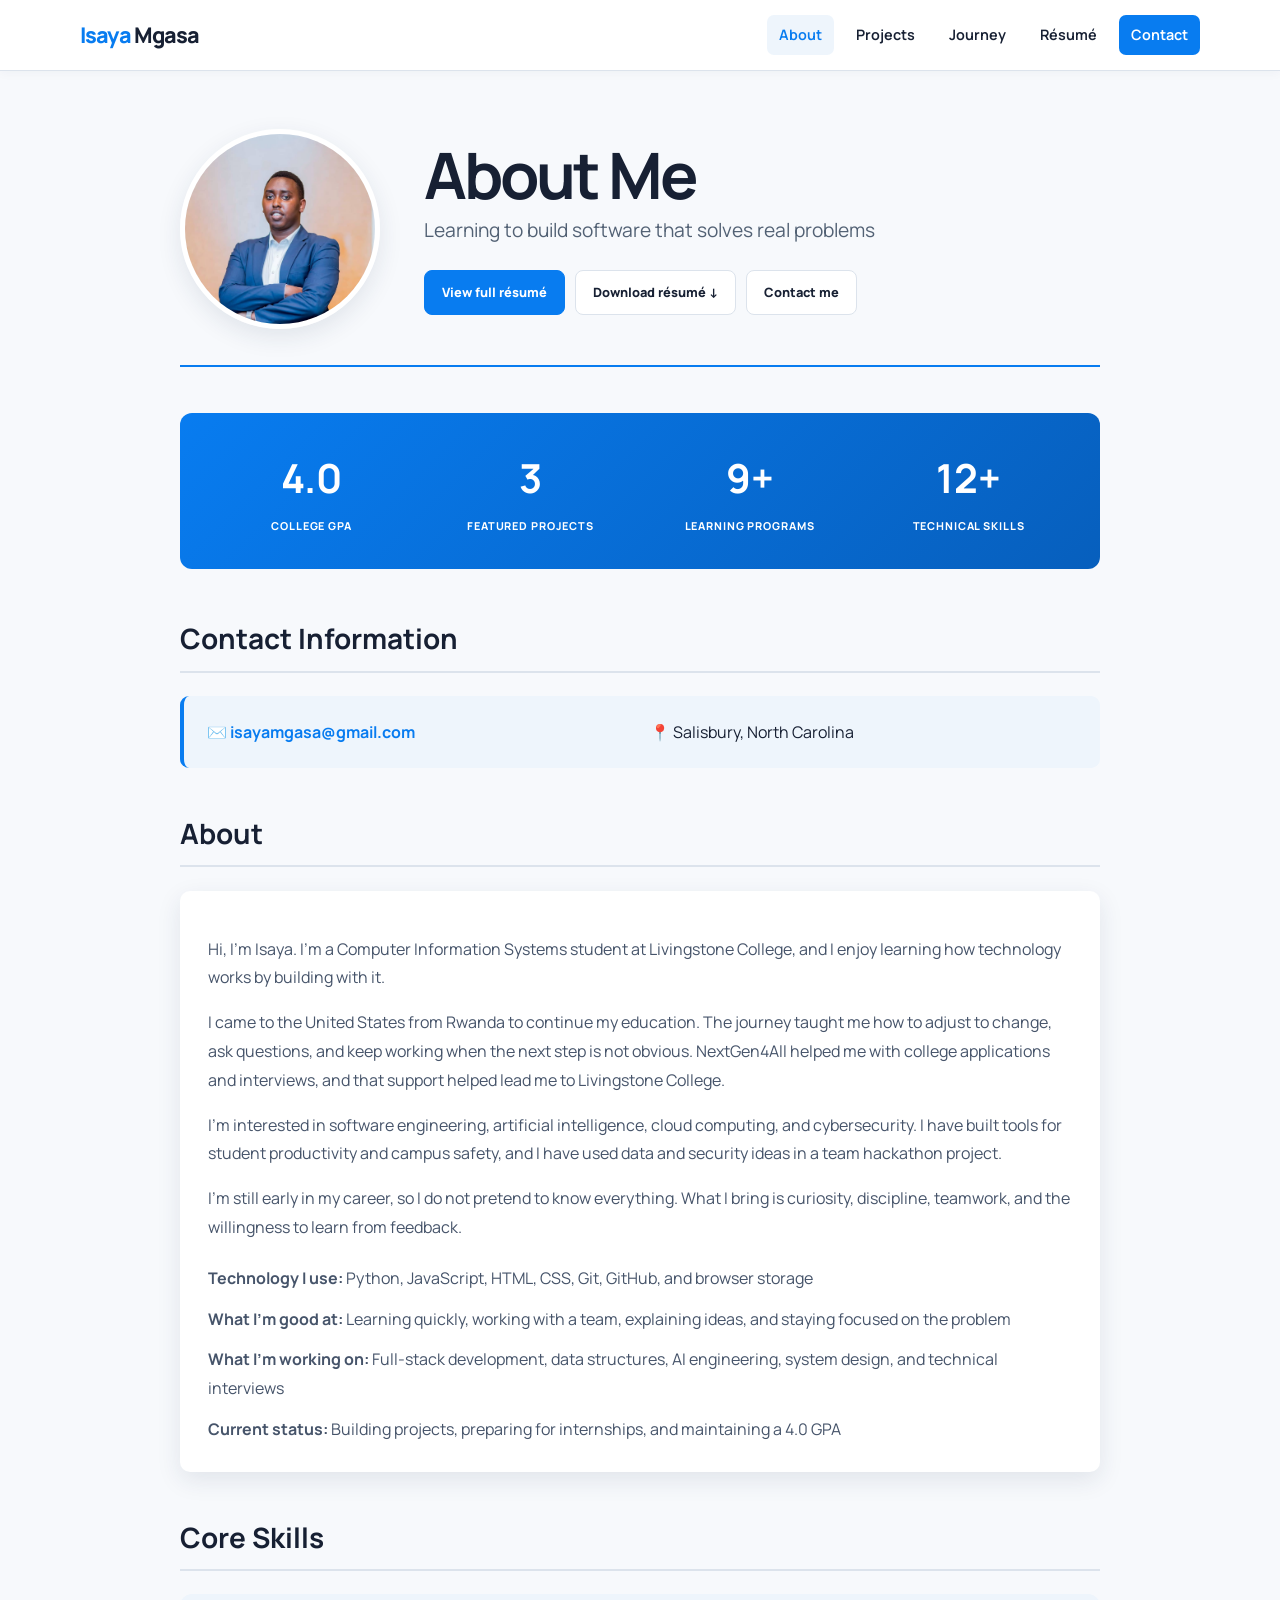
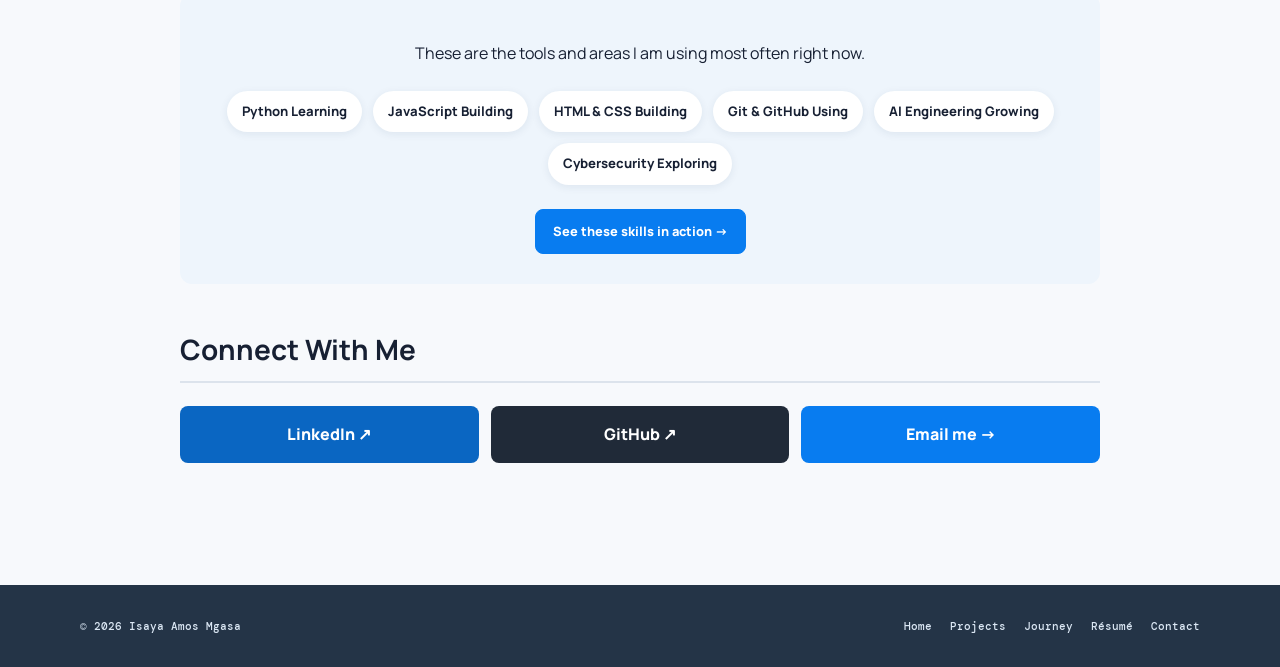
==== commit 23ba0036: "Adopt clean developer portfolio design" ====
--- a/about.html
+++ b/about.html
@@ -1,6 +1,10 @@
-<!doctype html><html lang="en"><head><meta charset="utf-8"><meta name="viewport" content="width=device-width,initial-scale=1"><meta name="description" content="About Isaya Amos Mgasa—background, interests, and technical skills."><title>About | Isaya Amos Mgasa</title><link rel="preconnect" href="https://fonts.googleapis.com"><link rel="preconnect" href="https://fonts.gstatic.com" crossorigin><link href="https://fonts.googleapis.com/css2?family=DM+Mono:wght@400;500;600&amp;family=Manrope:wght@400;500;600;700;800&amp;display=swap" rel="stylesheet"><link rel="stylesheet" href="styles.css"></head><body>
-<header class="site-header"><div class="wrap nav"><a class="brand" href="index.html">ISAYA<span>.</span></a><button class="menu-button" aria-expanded="false" aria-controls="main-nav">Menu</button><nav class="nav-links" id="main-nav" aria-label="Main navigation"><a href="about.html" aria-current="page">About</a><a href="projects.html">Projects</a><a href="journey.html">Journey</a><a href="resume.html">Résumé</a><a class="nav-cta" href="contact.html">Let’s connect ↗</a></nav></div></header>
-<main><section class="page-hero"><div class="wrap reveal"><div class="eyebrow">About me</div><h1>I am curious,<br>focused, and ready.</h1><p class="lede">I’m learning how to build software that is clear, useful, and made for real people.</p></div></section>
-<section class="section"><div class="wrap split"><div class="reveal"><div class="eyebrow">My story</div><h2 class="section-title">I found my path by staying open.</h2></div><div class="prose reveal"><p>I’m a Computer Information Systems student at Livingstone College in Salisbury, North Carolina. My path has taken me from Rwanda to an HBCU in the United States. Every step has taught me to adapt, ask for help, and keep moving.</p><p>I enjoy taking an idea and turning it into something people can use. Right now, I’m learning about software development, artificial intelligence, cloud computing, and cybersecurity.</p><p>I also care about leadership and access to opportunity. NextGen4All helped me move from uncertainty to confidence during my college journey. I want to use what I learn to help build better tools and stronger communities.</p><div class="quote">Small steps, repeated with care, can change the direction of a life.</div><div class="facts"><div class="fact"><strong>4.0</strong><span>GPA at Livingstone College</span></div><div class="fact"><strong>2029</strong><span>Expected graduation year</span></div><div class="fact"><strong>3rd</strong><span>MS-CC hackathon placement</span></div></div></div></div></section>
-<section class="section alt"><div class="wrap"><div class="section-head reveal"><div><div class="eyebrow">Skills &amp; tools</div><h2 class="section-title">A foundation built<br>to keep growing.</h2></div><p class="section-copy">Skills developed through coursework, programs, experiments, and real projects.</p></div><div class="skill-grid reveal"><article class="skill"><b>01</b><h3>Programming</h3><div class="tags"><span class="tag">Python</span><span class="tag">JavaScript</span><span class="tag">HTML</span><span class="tag">CSS</span></div></article><article class="skill"><b>02</b><h3>Development</h3><div class="tags"><span class="tag">Git</span><span class="tag">GitHub</span><span class="tag">VS Code</span><span class="tag">Web apps</span></div></article><article class="skill"><b>03</b><h3>Focus areas</h3><div class="tags"><span class="tag">AI engineering</span><span class="tag">Cloud</span><span class="tag">Cybersecurity</span></div></article><article class="skill"><b>04</b><h3>Strengths</h3><div class="tags"><span class="tag">Leadership</span><span class="tag">Teamwork</span><span class="tag">Problem solving</span></div></article></div></div></section></main>
-<section class="closing"><div class="wrap closing-box reveal"><div class="eyebrow">See the work</div><h2>Ideas become clearer when you build them.</h2><p>Explore the projects where I’m putting these interests and skills into practice.</p><div class="actions"><a class="button" href="projects.html">View projects →</a></div></div></section><footer class="wrap"><span>© 2026 Isaya Amos Mgasa</span><div class="footer-links"><a href="index.html">Home</a><a href="contact.html">Contact</a><a href="https://github.com/Amos-Isaya" target="_blank" rel="noopener noreferrer">GitHub</a></div></footer><script src="script.js"></script></body></html>
+<!doctype html><html lang="en"><head><meta charset="utf-8"><meta name="viewport" content="width=device-width,initial-scale=1"><meta name="description" content="About Isaya Amos Mgasa—CIS student, aspiring software engineer, and technology builder."><title>About | Isaya Amos Mgasa</title><link rel="preconnect" href="https://fonts.googleapis.com"><link rel="preconnect" href="https://fonts.gstatic.com" crossorigin><link href="https://fonts.googleapis.com/css2?family=DM+Mono:wght@400;500;600&amp;family=Manrope:wght@400;500;600;700;800&amp;display=swap" rel="stylesheet"><link rel="stylesheet" href="styles.css"></head><body>
+<header class="site-header"><div class="wrap nav"><a class="brand" href="index.html">Isaya<span> Mgasa</span></a><button class="menu-button" aria-expanded="false" aria-controls="main-nav">Menu</button><nav class="nav-links" id="main-nav" aria-label="Main navigation"><a href="about.html" aria-current="page">About</a><a href="projects.html">Projects</a><a href="journey.html">Journey</a><a href="resume.html">Résumé</a><a class="nav-cta" href="contact.html">Contact</a></nav></div></header>
+<main class="about-shell">
+<section class="about-profile reveal"><img src="Profile%20snapshot.jpeg" alt="Portrait of Isaya Amos Mgasa"><div><h1>About Me</h1><p class="subtitle">Learning to build software that solves real problems</p><div class="actions"><a class="button primary" href="resume.html">View full résumé</a><a class="button" href="resume.pdf" target="_blank" rel="noopener noreferrer">Download résumé ↓</a><a class="button" href="contact.html">Contact me</a></div></div></section>
+<section class="stats-band reveal" aria-label="Quick facts"><div class="stats-row"><div class="stat"><strong>4.0</strong><span>College GPA</span></div><div class="stat"><strong>3</strong><span>Featured projects</span></div><div class="stat"><strong>9+</strong><span>Learning programs</span></div><div class="stat"><strong>12+</strong><span>Technical skills</span></div></div></section>
+<section class="about-block reveal"><h2>Contact Information</h2><div class="info-panel"><div>✉️ <a href="mailto:isayamgasa@gmail.com">isayamgasa@gmail.com</a></div><div>📍 Salisbury, North Carolina</div></div></section>
+<section class="about-block reveal"><h2>About</h2><div class="bio-card"><p>Hi, I’m Isaya. I’m a Computer Information Systems student at Livingstone College, and I enjoy learning how technology works by building with it.</p><p>I came to the United States from Rwanda to continue my education. The journey taught me how to adjust to change, ask questions, and keep working when the next step is not obvious. NextGen4All helped me with college applications and interviews, and that support helped lead me to Livingstone College.</p><p>I’m interested in software engineering, artificial intelligence, cloud computing, and cybersecurity. I have built tools for student productivity and campus safety, and I have used data and security ideas in a team hackathon project.</p><p>I’m still early in my career, so I do not pretend to know everything. What I bring is curiosity, discipline, teamwork, and the willingness to learn from feedback.</p><div class="plain-list"><p><b>Technology I use:</b> Python, JavaScript, HTML, CSS, Git, GitHub, and browser storage</p><p><b>What I’m good at:</b> Learning quickly, working with a team, explaining ideas, and staying focused on the problem</p><p><b>What I’m working on:</b> Full-stack development, data structures, AI engineering, system design, and technical interviews</p><p><b>Current status:</b> Building projects, preparing for internships, and maintaining a 4.0 GPA</p></div></div></section>
+<section class="about-block reveal"><h2>Core Skills</h2><div class="skill-panel"><p>These are the tools and areas I am using most often right now.</p><div class="skill-pills"><span class="skill-pill">Python <span>Learning</span></span><span class="skill-pill">JavaScript <span>Building</span></span><span class="skill-pill">HTML &amp; CSS <span>Building</span></span><span class="skill-pill">Git &amp; GitHub <span>Using</span></span><span class="skill-pill">AI Engineering <span>Growing</span></span><span class="skill-pill">Cybersecurity <span>Exploring</span></span></div><a class="button primary" href="projects.html">See these skills in action →</a></div></section>
+<section class="about-block reveal"><h2>Connect With Me</h2><div class="social-row"><a class="social-button linkedin" href="https://www.linkedin.com/in/isaya-amos-mgasa-5621a8295/" target="_blank" rel="noopener noreferrer">LinkedIn ↗</a><a class="social-button github" href="https://github.com/Amos-Isaya" target="_blank" rel="noopener noreferrer">GitHub ↗</a><a class="social-button email" href="mailto:isayamgasa@gmail.com">Email me →</a></div></section>
+</main><footer><span>© 2026 Isaya Amos Mgasa</span><div class="footer-links"><a href="index.html">Home</a><a href="projects.html">Projects</a><a href="journey.html">Journey</a><a href="resume.html">Résumé</a><a href="contact.html">Contact</a></div></footer><script src="script.js"></script></body></html>
--- a/styles.css
+++ b/styles.css
@@ -1,2 +1,17 @@
-:root{--ink:#111827;--muted:#5f6b7a;--paper:#eef2f6;--surface:#f9fafb;--line:#cbd5e1;--moss:#245b96;--sage:#b8cce0;--clay:#b75d32;--night:#0b1220;--cream:#dce7f0;--radius:22px;--shadow:0 18px 50px rgba(11,18,32,.1)}
-*{box-sizing:border-box}html{scroll-behavior:smooth}body{margin:0;background:var(--paper);color:var(--ink);font-family:Manrope,Arial,sans-serif;line-height:1.6;overflow-x:hidden}a{color:inherit;text-decoration:none}a:focus-visible{outline:3px solid var(--clay);outline-offset:4px}img{max-width:100%}.wrap{width:min(1120px,calc(100% - 48px));margin-inline:auto}.site-header{position:sticky;z-index:20;top:0;border-bottom:1px solid rgba(216,214,205,.8);background:rgba(242,240,233,.92);backdrop-filter:blur(14px)}.nav{min-height:76px;display:flex;align-items:center;justify-content:space-between;gap:28px}.brand{font-weight:800;letter-spacing:-.055em;font-size:1.12rem}.brand span{color:var(--clay)}.nav-links{display:flex;align-items:center;gap:24px;font-size:.77rem;font-weight:750}.nav-links a{padding:8px 0;border-bottom:1px solid transparent}.nav-links a:hover,.nav-links a[aria-current="page"]{color:var(--clay);border-color:currentColor}.nav-links .nav-cta{padding:10px 15px;border:0;border-radius:999px;background:var(--night);color:#f8f6ef}.menu-button{display:none;border:1px solid var(--line);border-radius:10px;background:var(--surface);padding:9px 11px;color:var(--ink);font:700 .75rem Manrope;cursor:pointer}.eyebrow{display:flex;align-items:center;gap:10px;color:var(--clay);font:600 .7rem/1 'DM Mono',monospace;letter-spacing:.11em;text-transform:uppercase}.eyebrow:before{content:"";width:24px;height:1px;background:currentColor}.hero{display:grid;grid-template-columns:1.12fr .72fr;align-items:center;gap:76px;min-height:670px;padding-block:85px}.hero h1,.page-hero h1{margin:18px 0 24px;font-size:clamp(3.2rem,7vw,6.25rem);line-height:.94;letter-spacing:-.078em}.hero h1 em{font-style:normal;color:var(--moss)}.lede{max-width:640px;color:var(--muted);font-size:1.02rem;line-height:1.85}.actions{display:flex;flex-wrap:wrap;gap:12px;margin-top:28px}.button{display:inline-flex;align-items:center;justify-content:center;gap:10px;padding:13px 18px;border:1px solid var(--line);border-radius:12px;background:var(--surface);font-size:.78rem;font-weight:800;transition:transform .2s,box-shadow .2s,background .2s}.button:hover{transform:translateY(-2px);box-shadow:0 10px 24px rgba(32,35,31,.09)}.button.primary{border-color:var(--night);background:var(--night);color:#f8f6ef}.button.ghost{background:transparent}.portrait{position:relative}.portrait:before{content:"";position:absolute;inset:8% -8% -5% 8%;z-index:-1;border-radius:48% 52% 20px 20px;background:var(--sage)}.portrait img{display:block;width:100%;aspect-ratio:.86;object-fit:cover;object-position:center top;border-radius:48% 48% 18px 18px;filter:saturate(.75) contrast(.96);box-shadow:16px 16px 0 var(--night)}.status{position:absolute;left:-42px;bottom:28px;padding:12px 15px;border:1px solid var(--line);border-radius:11px;background:var(--surface);box-shadow:var(--shadow);font:500 .66rem/1.45 'DM Mono',monospace}.status b{display:block;font:800 .75rem Manrope}.status i{color:#678065;font-style:normal}.home-strip{padding:22px 0;border-block:1px solid var(--line);background:var(--cream)}.home-strip .wrap{display:flex;justify-content:space-between;gap:20px;flex-wrap:wrap;color:#51584f;font:600 .68rem 'DM Mono',monospace;letter-spacing:.08em;text-transform:uppercase}.section{padding-block:105px}.section.alt{background:var(--cream)}.section-head{display:flex;align-items:end;justify-content:space-between;gap:35px;margin-bottom:40px}.section-title{margin:11px 0 0;font-size:clamp(2.1rem,4vw,3.5rem);line-height:1.02;letter-spacing:-.065em}.section-copy{max-width:390px;color:var(--muted);font-size:.88rem}.path-grid{display:grid;grid-template-columns:repeat(3,1fr);gap:16px}.path-card{min-height:290px;padding:28px;border:1px solid var(--line);border-radius:var(--radius);background:var(--surface);display:flex;flex-direction:column;transition:transform .2s,box-shadow .2s}.path-card:hover{transform:translateY(-4px);box-shadow:var(--shadow)}.path-card .number{color:var(--clay);font:600 .7rem 'DM Mono',monospace}.path-card h3{margin:55px 0 10px;font-size:1.35rem;letter-spacing:-.045em}.path-card p{margin:0;color:var(--muted);font-size:.85rem}.path-card .card-link{margin-top:auto;padding-top:28px;font-size:.75rem;font-weight:800;color:var(--moss)}.page-hero{padding:95px 0 70px;border-bottom:1px solid var(--line)}.page-hero h1{max-width:900px;font-size:clamp(3rem,6vw,5.4rem)}.page-hero .lede{max-width:720px}.split{display:grid;grid-template-columns:.8fr 1.2fr;gap:90px}.prose p{margin:0 0 20px;color:var(--muted);line-height:1.9}.quote{margin-top:35px;padding:16px 0 16px 22px;border-left:2px solid var(--clay);font-weight:750}.facts{display:grid;grid-template-columns:repeat(3,1fr);gap:12px;margin-top:45px}.fact{padding:22px;border-top:1px solid var(--line);background:rgba(250,249,245,.45)}.fact strong{display:block;color:var(--clay);font-size:1.45rem;letter-spacing:-.05em}.fact span{font-size:.72rem;color:var(--muted)}.skill-grid{display:grid;grid-template-columns:repeat(4,1fr);border-top:1px solid var(--line);border-left:1px solid var(--line)}.skill{min-height:230px;padding:25px;border-right:1px solid var(--line);border-bottom:1px solid var(--line);background:var(--surface)}.skill b{color:var(--clay);font:600 .68rem 'DM Mono',monospace}.skill h3{margin:42px 0 15px}.tags{display:flex;gap:7px;flex-wrap:wrap}.tag{padding:6px 9px;border-radius:6px;background:#e7e7df;color:#555d54;font-size:.68rem;font-weight:700}.project-grid{display:grid;grid-template-columns:repeat(2,1fr);gap:18px}.project{min-height:390px;padding:32px;border:1px solid var(--line);border-radius:var(--radius);background:var(--surface);display:flex;flex-direction:column}.project.featured{background:var(--night);color:#f6f3e9;border-color:var(--night)}.project-label{color:var(--clay);font:600 .68rem 'DM Mono',monospace;letter-spacing:.08em;text-transform:uppercase}.featured .project-label{color:#b9c9b5}.project h2{margin:55px 0 14px;font-size:clamp(1.6rem,3vw,2.5rem);line-height:1.05;letter-spacing:-.055em}.project p{margin:0;color:var(--muted);font-size:.88rem}.featured p{color:#c9cec8}.project .actions{margin-top:auto;padding-top:30px}.featured .tag{background:rgba(255,255,255,.1);color:#e7ebe4}.featured .button{border-color:#535b55;background:#303832;color:white}.timeline{max-width:820px;margin-left:auto;padding-left:35px;border-left:1px solid var(--line)}.timeline-item{position:relative;padding:0 0 48px}.timeline-item:last-child{padding-bottom:0}.timeline-item:before{content:"";position:absolute;left:-42px;top:6px;width:11px;height:11px;border:3px solid var(--paper);border-radius:50%;background:var(--clay)}.timeline-item time{color:var(--clay);font:600 .69rem 'DM Mono',monospace}.timeline-item h2{margin:8px 0;font-size:1.25rem;letter-spacing:-.035em}.timeline-item h2 a:hover{color:var(--clay)}.timeline-item p{margin:0;color:var(--muted);font-size:.86rem}.external{display:inline-block;margin-top:11px;color:var(--moss);font-size:.73rem;font-weight:800}.credential-grid{display:grid;grid-template-columns:repeat(3,1fr);gap:15px}.credential{padding:26px;border:1px solid var(--line);border-radius:16px;background:var(--surface)}.credential small{color:var(--clay);font:600 .66rem 'DM Mono',monospace}.credential h3{margin:22px 0 9px;font-size:1rem}.credential h3 a:hover{color:var(--clay)}.credential p{margin:0;color:var(--muted);font-size:.78rem}.resume-layout{display:grid;grid-template-columns:.72fr 1.28fr;gap:22px}.resume-aside,.resume-main{padding:34px;border:1px solid var(--line);border-radius:var(--radius);background:var(--surface)}.resume-aside{align-self:start}.resume-aside img{display:block;width:150px;aspect-ratio:1;object-fit:cover;object-position:top;border-radius:50%;filter:saturate(.7)}.resume-aside h2{margin:25px 0 4px;letter-spacing:-.045em}.resume-aside p{color:var(--muted);font-size:.82rem}.resume-main h2{margin:0 0 22px;font-size:1.65rem;letter-spacing:-.05em}.resume-item{padding:22px 0;border-top:1px solid var(--line)}.resume-item:first-of-type{padding-top:0;border:0}.resume-item small{color:var(--clay);font:600 .66rem 'DM Mono',monospace}.resume-item h3{margin:5px 0}.resume-item p{margin:0;color:var(--muted);font-size:.82rem}.contact-grid{display:grid;grid-template-columns:1fr 1fr;gap:18px}.contact-card{min-height:260px;padding:30px;border:1px solid var(--line);border-radius:var(--radius);background:var(--surface);display:flex;flex-direction:column}.contact-card h2{margin:35px 0 8px;letter-spacing:-.045em}.contact-card p{margin:0;color:var(--muted);font-size:.85rem}.contact-card a{margin-top:auto;font-weight:800;color:var(--moss)}.closing{padding:0 0 32px}.closing-box{padding:clamp(38px,7vw,72px);border-radius:var(--radius);background:var(--night);color:#f4f1e7}.closing-box .eyebrow{color:#b9c9b5}.closing-box h2{max-width:730px;margin:18px 0;font-size:clamp(2.2rem,5vw,4.2rem);line-height:1;letter-spacing:-.07em}.closing-box p{max-width:560px;color:#bec5bd}.closing-box .button{border-color:#525b54;background:#303832;color:#fff}footer{display:flex;justify-content:space-between;align-items:center;gap:20px;padding:28px 0 38px;color:var(--muted);font:500 .68rem 'DM Mono',monospace}.footer-links{display:flex;gap:18px}.footer-links a:hover{color:var(--clay)}.reveal{opacity:0;transform:translateY(18px);transition:opacity .65s ease,transform .65s ease}.reveal.visible{opacity:1;transform:none}@media(max-width:820px){.menu-button{display:block}.nav-links{display:none;position:absolute;left:24px;right:24px;top:68px;padding:18px;border:1px solid var(--line);border-radius:14px;background:var(--surface);box-shadow:var(--shadow);flex-direction:column;align-items:stretch}.nav-links.open{display:flex}.nav-links a{padding:9px}.hero{grid-template-columns:1fr;min-height:auto}.portrait{width:min(330px,85%);margin:auto}.status{left:-18px}.path-grid,.skill-grid,.credential-grid{grid-template-columns:1fr 1fr}.split,.resume-layout{grid-template-columns:1fr;gap:40px}.project-grid{grid-template-columns:1fr}.section{padding-block:75px}}@media(max-width:540px){.wrap{width:min(100% - 32px,1120px)}.hero{padding-block:65px}.hero h1,.page-hero h1{font-size:3.15rem}.section-head{display:block}.section-copy{margin-top:18px}.path-grid,.skill-grid,.credential-grid,.facts,.contact-grid{grid-template-columns:1fr}.path-card{min-height:245px}.nav-links{left:16px;right:16px}footer{align-items:flex-start;flex-direction:column}.footer-links{flex-wrap:wrap}}@media(prefers-reduced-motion:reduce){*,*:before,*:after{scroll-behavior:auto!important;transition:none!important}.reveal{opacity:1;transform:none}}
+:root{--blue:#087cf0;--blue-dark:#075fbd;--navy:#243447;--ink:#172033;--text:#526174;--paper:#f7f9fc;--card:#fff;--soft:#eef5fc;--line:#dce3ec;--shadow:0 8px 24px rgba(25,49,83,.1);--radius:12px}
+*{box-sizing:border-box}html{scroll-behavior:smooth}body{margin:0;background:var(--paper);color:var(--ink);font-family:Manrope,Arial,sans-serif;line-height:1.65}a{color:inherit;text-decoration:none}a:focus-visible{outline:3px solid var(--blue);outline-offset:3px}img{max-width:100%}.wrap{width:min(1120px,calc(100% - 48px));margin:auto}
+.site-header{position:sticky;z-index:20;top:0;background:rgba(255,255,255,.95);border-bottom:1px solid var(--line);box-shadow:0 2px 10px rgba(25,49,83,.04);backdrop-filter:blur(10px)}.nav{min-height:70px;display:flex;align-items:center;justify-content:space-between;gap:24px}.brand{color:var(--blue);font-size:1.35rem;font-weight:800;letter-spacing:-.04em}.brand span{color:var(--ink)}.nav-links{display:flex;align-items:center;gap:10px;font-size:.9rem;font-weight:650}.nav-links a{padding:8px 12px;border-radius:7px}.nav-links a:hover,.nav-links a[aria-current=page]{color:var(--blue);background:var(--soft)}.nav-links .nav-cta{background:var(--blue);color:#fff}.nav-links .nav-cta:hover{color:#fff;background:var(--blue-dark)}.menu-button{display:none;padding:9px 12px;border:1px solid var(--line);border-radius:7px;background:#fff;font-weight:700}
+.eyebrow{color:var(--blue);font:650 .7rem 'DM Mono',monospace;letter-spacing:.1em;text-transform:uppercase}.lede{max-width:680px;color:var(--text);font-size:1.05rem}.actions{display:flex;flex-wrap:wrap;gap:10px;margin-top:24px}.button{display:inline-flex;align-items:center;justify-content:center;padding:11px 17px;border:1px solid var(--line);border-radius:8px;background:#fff;font-size:.8rem;font-weight:800;transition:.2s}.button:hover{transform:translateY(-2px);box-shadow:var(--shadow)}.button.primary{border-color:var(--blue);background:var(--blue);color:#fff}.button.ghost{background:transparent;color:#fff}
+.hero{display:grid;grid-template-columns:1.1fr .65fr;align-items:center;gap:75px;min-height:600px;padding:70px 0}.hero h1{margin:14px 0 20px;font-size:clamp(3rem,6vw,5.2rem);line-height:1;letter-spacing:-.065em}.hero h1 em{color:var(--blue);font-style:normal}.portrait{position:relative}.portrait img{display:block;width:100%;aspect-ratio:1;object-fit:cover;object-position:top;border:7px solid #fff;border-radius:50%;box-shadow:var(--shadow)}.portrait:before{content:"";position:absolute;inset:4% -5% -4% 7%;z-index:-1;border-radius:50%;background:#d9ebff}.status{position:absolute;left:-25px;bottom:18px;padding:11px 14px;border:1px solid var(--line);border-radius:8px;background:#fff;box-shadow:var(--shadow);font:500 .65rem 'DM Mono',monospace}.status b{display:block;font:800 .75rem Manrope}.status i{color:#2a9d65;font-style:normal}.home-strip{padding:20px 0;background:var(--blue);color:#fff}.home-strip .wrap{display:flex;justify-content:space-between;gap:18px;flex-wrap:wrap;font:600 .68rem 'DM Mono',monospace;letter-spacing:.08em;text-transform:uppercase}
+.page-hero{padding:76px 0 58px;background:#fff;border-bottom:1px solid var(--line)}.page-hero h1{max-width:900px;margin:12px 0 18px;font-size:clamp(2.8rem,5vw,4.5rem);line-height:1.03;letter-spacing:-.055em}.section{padding:82px 0}.section.alt{background:var(--soft)}.section-head{display:flex;align-items:end;justify-content:space-between;gap:30px;margin-bottom:34px}.section-title{margin:8px 0 0;font-size:clamp(2rem,4vw,3rem);line-height:1.08;letter-spacing:-.05em}.section-copy{max-width:400px;color:var(--text)}
+.path-grid{display:grid;grid-template-columns:repeat(3,1fr);gap:16px}.path-card{min-height:260px;padding:26px;border:1px solid var(--line);border-radius:var(--radius);background:#fff;display:flex;flex-direction:column;box-shadow:0 2px 10px rgba(25,49,83,.04)}.path-card:hover{transform:translateY(-3px);box-shadow:var(--shadow)}.number,.project-label{color:var(--blue);font:650 .68rem 'DM Mono',monospace;letter-spacing:.07em;text-transform:uppercase}.path-card h3{margin:42px 0 10px;font-size:1.25rem}.path-card p,.project p,.credential p,.timeline-item p,.resume-item p,.contact-card p{margin:0;color:var(--text);font-size:.86rem}.card-link{margin-top:auto;padding-top:22px;color:var(--blue);font-size:.75rem;font-weight:800}
+.split{display:grid;grid-template-columns:.75fr 1.25fr;gap:70px}.prose p{color:var(--text);line-height:1.85}.quote{padding:14px 0 14px 20px;border-left:4px solid var(--blue);font-weight:750}.facts{display:grid;grid-template-columns:repeat(3,1fr);gap:12px;margin-top:30px}.fact{padding:18px;background:#fff;border:1px solid var(--line);border-radius:9px}.fact strong{display:block;color:var(--blue);font-size:1.4rem}.fact span{color:var(--text);font-size:.72rem}.skill-grid{display:grid;grid-template-columns:repeat(4,1fr);gap:12px}.skill{padding:24px;background:#fff;border:1px solid var(--line);border-radius:10px}.skill b{color:var(--blue);font:600 .68rem 'DM Mono',monospace}.tags{display:flex;flex-wrap:wrap;gap:7px}.tag{padding:6px 9px;border-radius:999px;background:var(--soft);color:#41556c;font-size:.68rem;font-weight:700}
+.project-grid{display:grid;grid-template-columns:repeat(2,1fr);gap:18px}.project{min-height:360px;padding:30px;border:1px solid var(--line);border-radius:var(--radius);background:#fff;display:flex;flex-direction:column;box-shadow:0 2px 10px rgba(25,49,83,.04)}.project.featured{background:var(--navy);color:#fff}.project h2{margin:45px 0 12px;font-size:clamp(1.6rem,3vw,2.2rem);line-height:1.08}.project .actions{margin-top:auto;padding-top:25px}.featured p{color:#d5e0ea}.featured .tag{background:rgba(255,255,255,.12);color:#fff}.featured .button{background:var(--blue);border-color:var(--blue);color:#fff}
+.timeline{max-width:850px;margin:auto;padding-left:34px;border-left:2px solid var(--line)}.timeline-item{position:relative;padding-bottom:42px}.timeline-item:before{content:"";position:absolute;left:-42px;top:6px;width:12px;height:12px;border:3px solid var(--paper);border-radius:50%;background:var(--blue)}.timeline-item time{color:var(--blue);font:650 .68rem 'DM Mono',monospace}.timeline-item h2{margin:7px 0;font-size:1.2rem}.timeline-item h2 a:hover{color:var(--blue)}.external{display:inline-block;margin-top:9px;color:var(--blue);font-size:.73rem;font-weight:800}.credential-grid{display:grid;grid-template-columns:repeat(3,1fr);gap:14px}.credential{padding:25px;border:1px solid var(--line);border-radius:10px;background:#fff}.credential small{color:var(--blue);font:600 .65rem 'DM Mono',monospace}.credential h3{margin:19px 0 8px;font-size:1rem}.credential h3 a:hover{color:var(--blue)}
+.resume-layout{display:grid;grid-template-columns:.7fr 1.3fr;gap:20px}.resume-aside,.resume-main{padding:30px;border:1px solid var(--line);border-radius:10px;background:#fff;box-shadow:0 2px 10px rgba(25,49,83,.04)}.resume-aside{align-self:start}.resume-aside img{width:145px;height:145px;object-fit:cover;object-position:top;border-radius:50%}.resume-aside p{color:var(--text)}.resume-main h2{margin-top:0}.resume-item{padding:20px 0;border-top:1px solid var(--line)}.resume-item small{color:var(--blue);font:600 .65rem 'DM Mono',monospace}.resume-item h3{margin:5px 0}
+.contact-grid{display:grid;grid-template-columns:1fr 1fr;gap:16px}.contact-card{min-height:245px;padding:27px;border:1px solid var(--line);border-radius:10px;background:#fff;display:flex;flex-direction:column}.contact-card h2{margin:30px 0 8px}.contact-card a{margin-top:auto;color:var(--blue);font-weight:800}.closing{padding:0 0 30px}.closing-box{padding:clamp(35px,6vw,65px);border-radius:12px;background:var(--navy);color:#fff}.closing-box .eyebrow{color:#83c2ff}.closing-box h2{max-width:720px;margin:14px 0;font-size:clamp(2rem,4vw,3.6rem);line-height:1.05}.closing-box p{max-width:560px;color:#d5e0ea}
+footer,footer.wrap{display:flex;width:100%;max-width:none;margin:0;justify-content:space-between;gap:20px;padding:34px max(24px,calc((100% - 1120px)/2));background:var(--navy);color:#dbe7f4;font:500 .7rem 'DM Mono',monospace}.footer-links{display:flex;gap:18px}.footer-links a:hover{color:#83c2ff}.reveal{opacity:0;transform:translateY(16px);transition:.6s}.reveal.visible{opacity:1;transform:none}
+.about-shell{width:min(920px,calc(100% - 40px));margin:auto;padding:58px 0 80px}.about-profile{display:grid;grid-template-columns:200px 1fr;align-items:center;gap:44px;padding-bottom:36px;border-bottom:2px solid var(--blue)}.about-profile img{width:200px;height:200px;object-fit:cover;object-position:top;border:5px solid #fff;border-radius:50%;box-shadow:var(--shadow)}.about-profile h1{margin:0 0 8px;font-size:clamp(2.5rem,5vw,4rem);line-height:1;letter-spacing:-.05em}.subtitle{margin:0;color:var(--text);font-size:1.2rem}.stats-band{margin:46px 0;padding:32px;border-radius:12px;background:linear-gradient(135deg,var(--blue),var(--blue-dark));color:#fff}.stats-row{display:grid;grid-template-columns:repeat(4,1fr);gap:20px}.stat{text-align:center}.stat strong{display:block;font-size:2.5rem}.stat span{font-size:.68rem;font-weight:750;letter-spacing:.08em;text-transform:uppercase}.about-block{margin-bottom:42px}.about-block h2{padding-bottom:9px;border-bottom:2px solid var(--line);font-size:1.75rem}.info-panel{display:grid;grid-template-columns:1fr 1fr;gap:16px;padding:23px;border-left:4px solid var(--blue);border-radius:9px;background:var(--soft)}.info-panel a{color:var(--blue);font-weight:700}.bio-card{padding:28px;border-radius:10px;background:#fff;box-shadow:var(--shadow)}.bio-card p{color:#46546a;line-height:1.8}.plain-list{display:grid;gap:12px;margin-top:22px}.plain-list p{margin:0}.skill-panel{padding:30px;border-radius:12px;background:var(--soft);text-align:center}.skill-pills{display:flex;flex-wrap:wrap;justify-content:center;gap:11px;margin:24px 0}.skill-pill{padding:10px 15px;border-radius:999px;background:#fff;box-shadow:0 2px 8px rgba(25,49,83,.08);font-weight:750;font-size:.82rem}.social-row{display:grid;grid-template-columns:repeat(3,1fr);gap:12px}.social-button{padding:15px;border-radius:8px;color:#fff;text-align:center;font-weight:800}.linkedin{background:#0a66c2}.github{background:#202a38}.email{background:var(--blue)}
+@media(max-width:820px){.menu-button{display:block}.nav-links{display:none;position:absolute;top:64px;left:20px;right:20px;padding:14px;background:#fff;border:1px solid var(--line);border-radius:9px;box-shadow:var(--shadow);flex-direction:column;align-items:stretch}.nav-links.open{display:flex}.hero{grid-template-columns:1fr}.portrait{width:min(310px,80%);margin:auto}.path-grid,.skill-grid,.credential-grid{grid-template-columns:1fr 1fr}.split,.resume-layout{grid-template-columns:1fr}.project-grid{grid-template-columns:1fr}}
+@media(max-width:560px){.wrap{width:min(100% - 32px,1120px)}.hero h1{font-size:3.1rem}.section-head{display:block}.path-grid,.skill-grid,.credential-grid,.facts,.contact-grid,.stats-row,.info-panel,.social-row{grid-template-columns:1fr}.about-profile{grid-template-columns:1fr;text-align:center}.about-profile img{margin:auto}.about-profile .actions{justify-content:center}footer{flex-direction:column}.footer-links{flex-wrap:wrap}}
+@media(prefers-reduced-motion:reduce){*,*:before,*:after{scroll-behavior:auto!important;transition:none!important}.reveal{opacity:1;transform:none}}
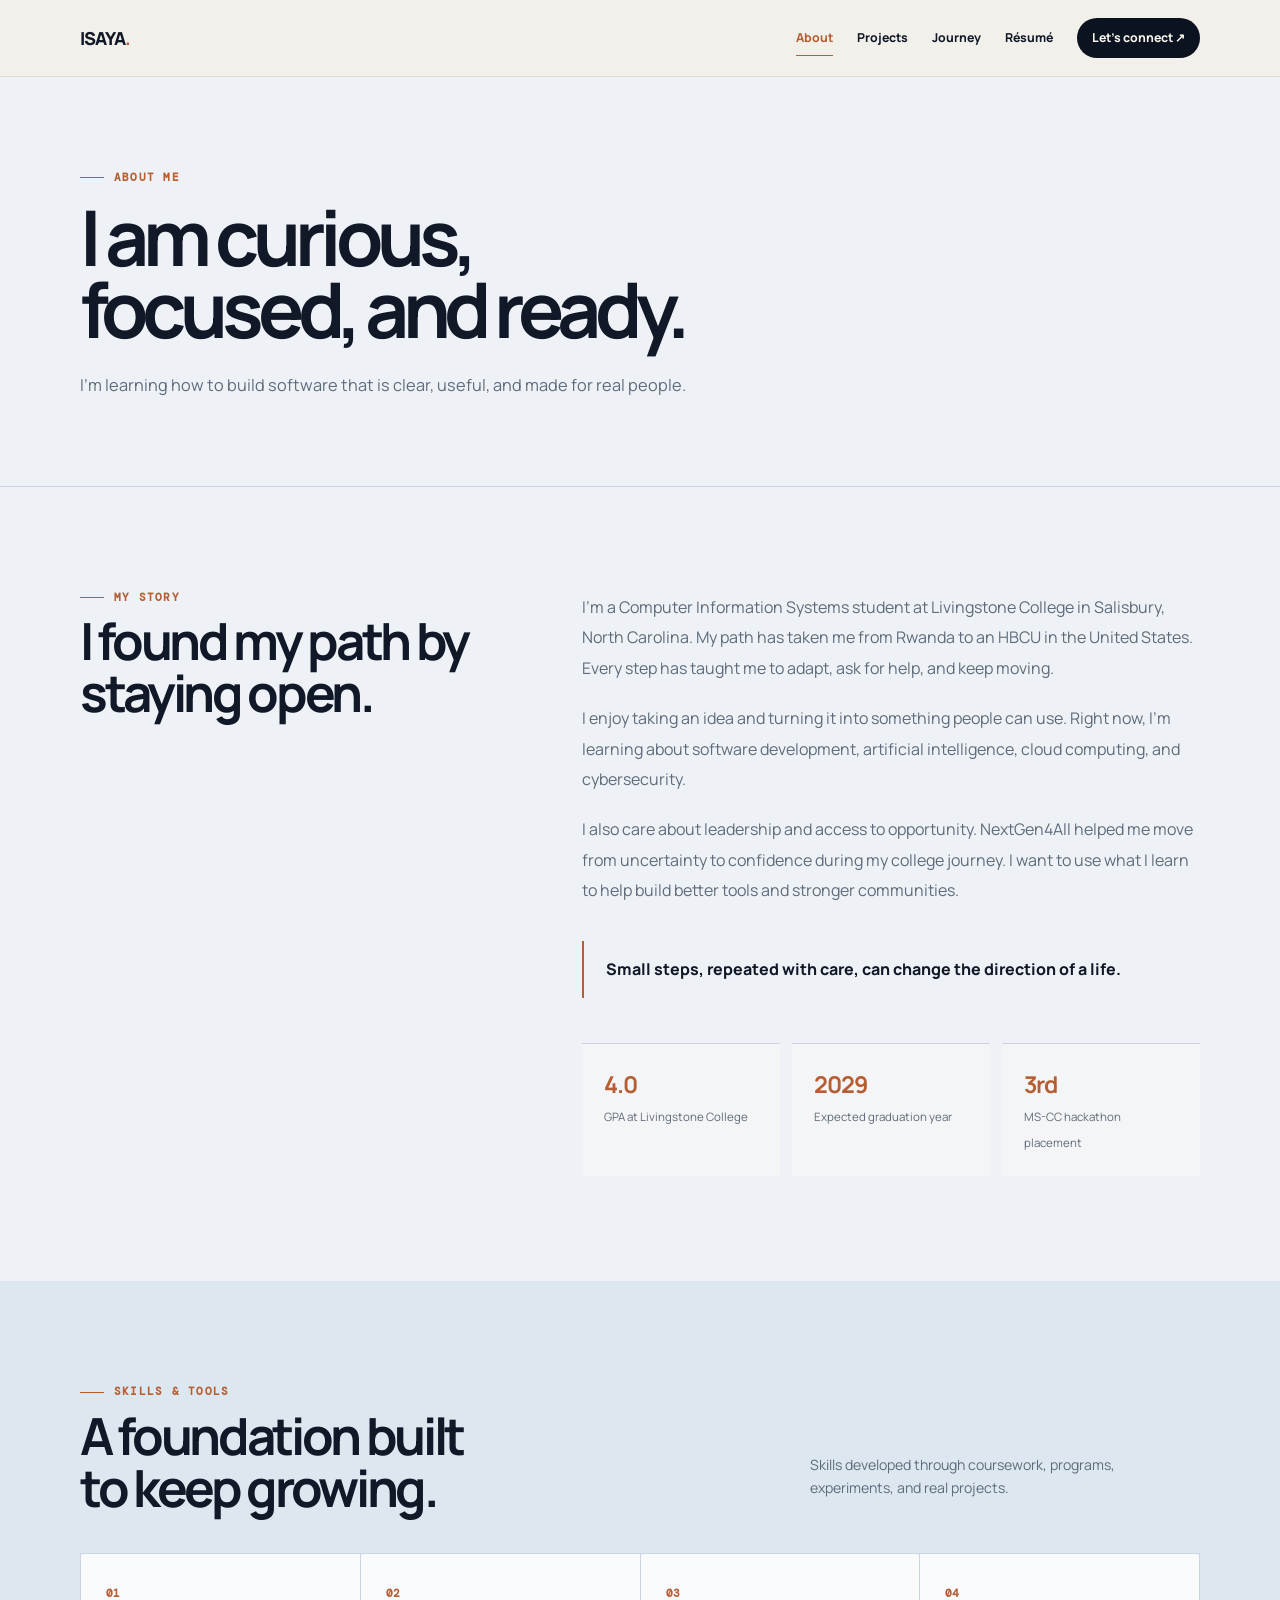
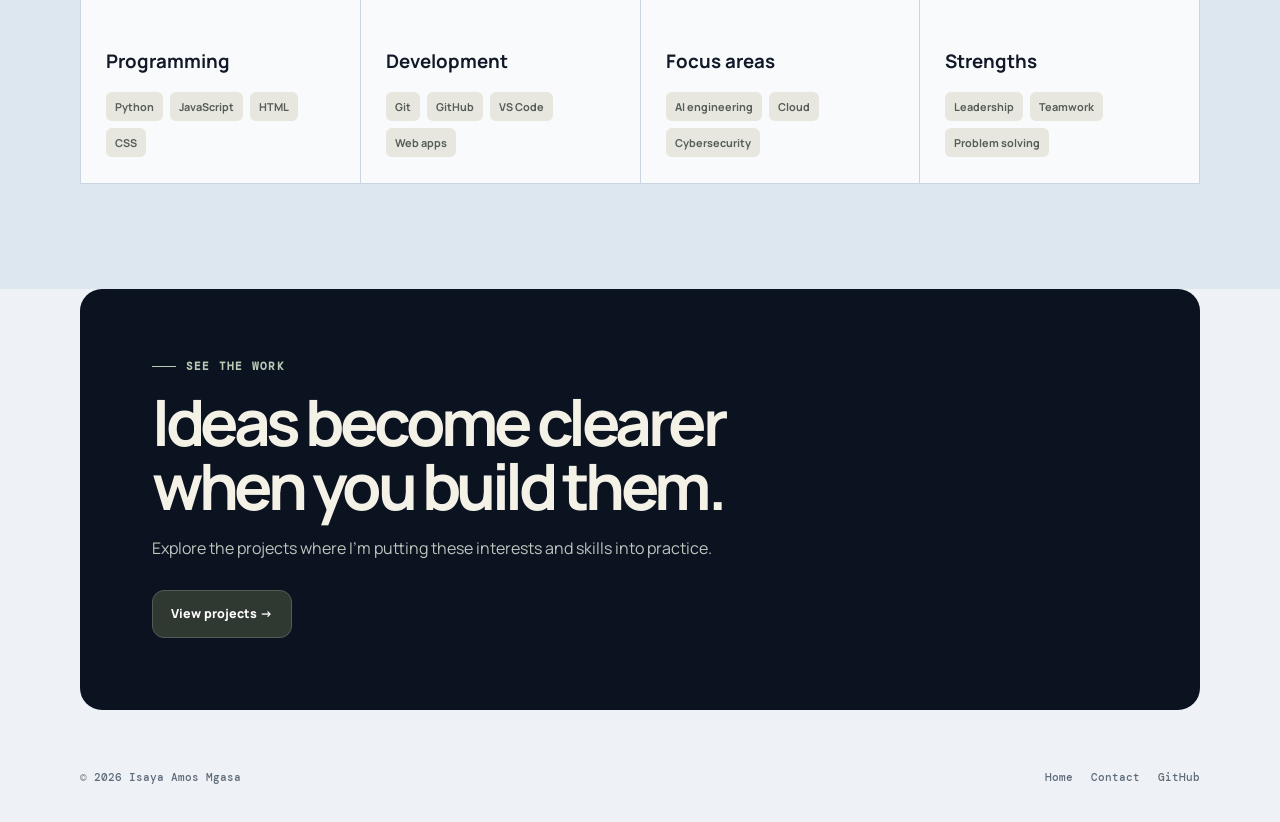
==== commit 04789a95: "Revert "Adopt clean developer portfolio design" This reverts commit 23ba00369910609d6360defad906b8fd" ====
--- a/about.html
+++ b/about.html
@@ -1,10 +1,6 @@
-<!doctype html><html lang="en"><head><meta charset="utf-8"><meta name="viewport" content="width=device-width,initial-scale=1"><meta name="description" content="About Isaya Amos Mgasa—CIS student, aspiring software engineer, and technology builder."><title>About | Isaya Amos Mgasa</title><link rel="preconnect" href="https://fonts.googleapis.com"><link rel="preconnect" href="https://fonts.gstatic.com" crossorigin><link href="https://fonts.googleapis.com/css2?family=DM+Mono:wght@400;500;600&amp;family=Manrope:wght@400;500;600;700;800&amp;display=swap" rel="stylesheet"><link rel="stylesheet" href="styles.css"></head><body>
-<header class="site-header"><div class="wrap nav"><a class="brand" href="index.html">Isaya<span> Mgasa</span></a><button class="menu-button" aria-expanded="false" aria-controls="main-nav">Menu</button><nav class="nav-links" id="main-nav" aria-label="Main navigation"><a href="about.html" aria-current="page">About</a><a href="projects.html">Projects</a><a href="journey.html">Journey</a><a href="resume.html">Résumé</a><a class="nav-cta" href="contact.html">Contact</a></nav></div></header>
-<main class="about-shell">
-<section class="about-profile reveal"><img src="Profile%20snapshot.jpeg" alt="Portrait of Isaya Amos Mgasa"><div><h1>About Me</h1><p class="subtitle">Learning to build software that solves real problems</p><div class="actions"><a class="button primary" href="resume.html">View full résumé</a><a class="button" href="resume.pdf" target="_blank" rel="noopener noreferrer">Download résumé ↓</a><a class="button" href="contact.html">Contact me</a></div></div></section>
-<section class="stats-band reveal" aria-label="Quick facts"><div class="stats-row"><div class="stat"><strong>4.0</strong><span>College GPA</span></div><div class="stat"><strong>3</strong><span>Featured projects</span></div><div class="stat"><strong>9+</strong><span>Learning programs</span></div><div class="stat"><strong>12+</strong><span>Technical skills</span></div></div></section>
-<section class="about-block reveal"><h2>Contact Information</h2><div class="info-panel"><div>✉️ <a href="mailto:isayamgasa@gmail.com">isayamgasa@gmail.com</a></div><div>📍 Salisbury, North Carolina</div></div></section>
-<section class="about-block reveal"><h2>About</h2><div class="bio-card"><p>Hi, I’m Isaya. I’m a Computer Information Systems student at Livingstone College, and I enjoy learning how technology works by building with it.</p><p>I came to the United States from Rwanda to continue my education. The journey taught me how to adjust to change, ask questions, and keep working when the next step is not obvious. NextGen4All helped me with college applications and interviews, and that support helped lead me to Livingstone College.</p><p>I’m interested in software engineering, artificial intelligence, cloud computing, and cybersecurity. I have built tools for student productivity and campus safety, and I have used data and security ideas in a team hackathon project.</p><p>I’m still early in my career, so I do not pretend to know everything. What I bring is curiosity, discipline, teamwork, and the willingness to learn from feedback.</p><div class="plain-list"><p><b>Technology I use:</b> Python, JavaScript, HTML, CSS, Git, GitHub, and browser storage</p><p><b>What I’m good at:</b> Learning quickly, working with a team, explaining ideas, and staying focused on the problem</p><p><b>What I’m working on:</b> Full-stack development, data structures, AI engineering, system design, and technical interviews</p><p><b>Current status:</b> Building projects, preparing for internships, and maintaining a 4.0 GPA</p></div></div></section>
-<section class="about-block reveal"><h2>Core Skills</h2><div class="skill-panel"><p>These are the tools and areas I am using most often right now.</p><div class="skill-pills"><span class="skill-pill">Python <span>Learning</span></span><span class="skill-pill">JavaScript <span>Building</span></span><span class="skill-pill">HTML &amp; CSS <span>Building</span></span><span class="skill-pill">Git &amp; GitHub <span>Using</span></span><span class="skill-pill">AI Engineering <span>Growing</span></span><span class="skill-pill">Cybersecurity <span>Exploring</span></span></div><a class="button primary" href="projects.html">See these skills in action →</a></div></section>
-<section class="about-block reveal"><h2>Connect With Me</h2><div class="social-row"><a class="social-button linkedin" href="https://www.linkedin.com/in/isaya-amos-mgasa-5621a8295/" target="_blank" rel="noopener noreferrer">LinkedIn ↗</a><a class="social-button github" href="https://github.com/Amos-Isaya" target="_blank" rel="noopener noreferrer">GitHub ↗</a><a class="social-button email" href="mailto:isayamgasa@gmail.com">Email me →</a></div></section>
-</main><footer><span>© 2026 Isaya Amos Mgasa</span><div class="footer-links"><a href="index.html">Home</a><a href="projects.html">Projects</a><a href="journey.html">Journey</a><a href="resume.html">Résumé</a><a href="contact.html">Contact</a></div></footer><script src="script.js"></script></body></html>
+<!doctype html><html lang="en"><head><meta charset="utf-8"><meta name="viewport" content="width=device-width,initial-scale=1"><meta name="description" content="About Isaya Amos Mgasa—background, interests, and technical skills."><title>About | Isaya Amos Mgasa</title><link rel="preconnect" href="https://fonts.googleapis.com"><link rel="preconnect" href="https://fonts.gstatic.com" crossorigin><link href="https://fonts.googleapis.com/css2?family=DM+Mono:wght@400;500;600&amp;family=Manrope:wght@400;500;600;700;800&amp;display=swap" rel="stylesheet"><link rel="stylesheet" href="styles.css"></head><body>
+<header class="site-header"><div class="wrap nav"><a class="brand" href="index.html">ISAYA<span>.</span></a><button class="menu-button" aria-expanded="false" aria-controls="main-nav">Menu</button><nav class="nav-links" id="main-nav" aria-label="Main navigation"><a href="about.html" aria-current="page">About</a><a href="projects.html">Projects</a><a href="journey.html">Journey</a><a href="resume.html">Résumé</a><a class="nav-cta" href="contact.html">Let’s connect ↗</a></nav></div></header>
+<main><section class="page-hero"><div class="wrap reveal"><div class="eyebrow">About me</div><h1>I am curious,<br>focused, and ready.</h1><p class="lede">I’m learning how to build software that is clear, useful, and made for real people.</p></div></section>
+<section class="section"><div class="wrap split"><div class="reveal"><div class="eyebrow">My story</div><h2 class="section-title">I found my path by staying open.</h2></div><div class="prose reveal"><p>I’m a Computer Information Systems student at Livingstone College in Salisbury, North Carolina. My path has taken me from Rwanda to an HBCU in the United States. Every step has taught me to adapt, ask for help, and keep moving.</p><p>I enjoy taking an idea and turning it into something people can use. Right now, I’m learning about software development, artificial intelligence, cloud computing, and cybersecurity.</p><p>I also care about leadership and access to opportunity. NextGen4All helped me move from uncertainty to confidence during my college journey. I want to use what I learn to help build better tools and stronger communities.</p><div class="quote">Small steps, repeated with care, can change the direction of a life.</div><div class="facts"><div class="fact"><strong>4.0</strong><span>GPA at Livingstone College</span></div><div class="fact"><strong>2029</strong><span>Expected graduation year</span></div><div class="fact"><strong>3rd</strong><span>MS-CC hackathon placement</span></div></div></div></div></section>
+<section class="section alt"><div class="wrap"><div class="section-head reveal"><div><div class="eyebrow">Skills &amp; tools</div><h2 class="section-title">A foundation built<br>to keep growing.</h2></div><p class="section-copy">Skills developed through coursework, programs, experiments, and real projects.</p></div><div class="skill-grid reveal"><article class="skill"><b>01</b><h3>Programming</h3><div class="tags"><span class="tag">Python</span><span class="tag">JavaScript</span><span class="tag">HTML</span><span class="tag">CSS</span></div></article><article class="skill"><b>02</b><h3>Development</h3><div class="tags"><span class="tag">Git</span><span class="tag">GitHub</span><span class="tag">VS Code</span><span class="tag">Web apps</span></div></article><article class="skill"><b>03</b><h3>Focus areas</h3><div class="tags"><span class="tag">AI engineering</span><span class="tag">Cloud</span><span class="tag">Cybersecurity</span></div></article><article class="skill"><b>04</b><h3>Strengths</h3><div class="tags"><span class="tag">Leadership</span><span class="tag">Teamwork</span><span class="tag">Problem solving</span></div></article></div></div></section></main>
+<section class="closing"><div class="wrap closing-box reveal"><div class="eyebrow">See the work</div><h2>Ideas become clearer when you build them.</h2><p>Explore the projects where I’m putting these interests and skills into practice.</p><div class="actions"><a class="button" href="projects.html">View projects →</a></div></div></section><footer class="wrap"><span>© 2026 Isaya Amos Mgasa</span><div class="footer-links"><a href="index.html">Home</a><a href="contact.html">Contact</a><a href="https://github.com/Amos-Isaya" target="_blank" rel="noopener noreferrer">GitHub</a></div></footer><script src="script.js"></script></body></html>
--- a/styles.css
+++ b/styles.css
@@ -1,17 +1,2 @@
-:root{--blue:#087cf0;--blue-dark:#075fbd;--navy:#243447;--ink:#172033;--text:#526174;--paper:#f7f9fc;--card:#fff;--soft:#eef5fc;--line:#dce3ec;--shadow:0 8px 24px rgba(25,49,83,.1);--radius:12px}
-*{box-sizing:border-box}html{scroll-behavior:smooth}body{margin:0;background:var(--paper);color:var(--ink);font-family:Manrope,Arial,sans-serif;line-height:1.65}a{color:inherit;text-decoration:none}a:focus-visible{outline:3px solid var(--blue);outline-offset:3px}img{max-width:100%}.wrap{width:min(1120px,calc(100% - 48px));margin:auto}
-.site-header{position:sticky;z-index:20;top:0;background:rgba(255,255,255,.95);border-bottom:1px solid var(--line);box-shadow:0 2px 10px rgba(25,49,83,.04);backdrop-filter:blur(10px)}.nav{min-height:70px;display:flex;align-items:center;justify-content:space-between;gap:24px}.brand{color:var(--blue);font-size:1.35rem;font-weight:800;letter-spacing:-.04em}.brand span{color:var(--ink)}.nav-links{display:flex;align-items:center;gap:10px;font-size:.9rem;font-weight:650}.nav-links a{padding:8px 12px;border-radius:7px}.nav-links a:hover,.nav-links a[aria-current=page]{color:var(--blue);background:var(--soft)}.nav-links .nav-cta{background:var(--blue);color:#fff}.nav-links .nav-cta:hover{color:#fff;background:var(--blue-dark)}.menu-button{display:none;padding:9px 12px;border:1px solid var(--line);border-radius:7px;background:#fff;font-weight:700}
-.eyebrow{color:var(--blue);font:650 .7rem 'DM Mono',monospace;letter-spacing:.1em;text-transform:uppercase}.lede{max-width:680px;color:var(--text);font-size:1.05rem}.actions{display:flex;flex-wrap:wrap;gap:10px;margin-top:24px}.button{display:inline-flex;align-items:center;justify-content:center;padding:11px 17px;border:1px solid var(--line);border-radius:8px;background:#fff;font-size:.8rem;font-weight:800;transition:.2s}.button:hover{transform:translateY(-2px);box-shadow:var(--shadow)}.button.primary{border-color:var(--blue);background:var(--blue);color:#fff}.button.ghost{background:transparent;color:#fff}
-.hero{display:grid;grid-template-columns:1.1fr .65fr;align-items:center;gap:75px;min-height:600px;padding:70px 0}.hero h1{margin:14px 0 20px;font-size:clamp(3rem,6vw,5.2rem);line-height:1;letter-spacing:-.065em}.hero h1 em{color:var(--blue);font-style:normal}.portrait{position:relative}.portrait img{display:block;width:100%;aspect-ratio:1;object-fit:cover;object-position:top;border:7px solid #fff;border-radius:50%;box-shadow:var(--shadow)}.portrait:before{content:"";position:absolute;inset:4% -5% -4% 7%;z-index:-1;border-radius:50%;background:#d9ebff}.status{position:absolute;left:-25px;bottom:18px;padding:11px 14px;border:1px solid var(--line);border-radius:8px;background:#fff;box-shadow:var(--shadow);font:500 .65rem 'DM Mono',monospace}.status b{display:block;font:800 .75rem Manrope}.status i{color:#2a9d65;font-style:normal}.home-strip{padding:20px 0;background:var(--blue);color:#fff}.home-strip .wrap{display:flex;justify-content:space-between;gap:18px;flex-wrap:wrap;font:600 .68rem 'DM Mono',monospace;letter-spacing:.08em;text-transform:uppercase}
-.page-hero{padding:76px 0 58px;background:#fff;border-bottom:1px solid var(--line)}.page-hero h1{max-width:900px;margin:12px 0 18px;font-size:clamp(2.8rem,5vw,4.5rem);line-height:1.03;letter-spacing:-.055em}.section{padding:82px 0}.section.alt{background:var(--soft)}.section-head{display:flex;align-items:end;justify-content:space-between;gap:30px;margin-bottom:34px}.section-title{margin:8px 0 0;font-size:clamp(2rem,4vw,3rem);line-height:1.08;letter-spacing:-.05em}.section-copy{max-width:400px;color:var(--text)}
-.path-grid{display:grid;grid-template-columns:repeat(3,1fr);gap:16px}.path-card{min-height:260px;padding:26px;border:1px solid var(--line);border-radius:var(--radius);background:#fff;display:flex;flex-direction:column;box-shadow:0 2px 10px rgba(25,49,83,.04)}.path-card:hover{transform:translateY(-3px);box-shadow:var(--shadow)}.number,.project-label{color:var(--blue);font:650 .68rem 'DM Mono',monospace;letter-spacing:.07em;text-transform:uppercase}.path-card h3{margin:42px 0 10px;font-size:1.25rem}.path-card p,.project p,.credential p,.timeline-item p,.resume-item p,.contact-card p{margin:0;color:var(--text);font-size:.86rem}.card-link{margin-top:auto;padding-top:22px;color:var(--blue);font-size:.75rem;font-weight:800}
-.split{display:grid;grid-template-columns:.75fr 1.25fr;gap:70px}.prose p{color:var(--text);line-height:1.85}.quote{padding:14px 0 14px 20px;border-left:4px solid var(--blue);font-weight:750}.facts{display:grid;grid-template-columns:repeat(3,1fr);gap:12px;margin-top:30px}.fact{padding:18px;background:#fff;border:1px solid var(--line);border-radius:9px}.fact strong{display:block;color:var(--blue);font-size:1.4rem}.fact span{color:var(--text);font-size:.72rem}.skill-grid{display:grid;grid-template-columns:repeat(4,1fr);gap:12px}.skill{padding:24px;background:#fff;border:1px solid var(--line);border-radius:10px}.skill b{color:var(--blue);font:600 .68rem 'DM Mono',monospace}.tags{display:flex;flex-wrap:wrap;gap:7px}.tag{padding:6px 9px;border-radius:999px;background:var(--soft);color:#41556c;font-size:.68rem;font-weight:700}
-.project-grid{display:grid;grid-template-columns:repeat(2,1fr);gap:18px}.project{min-height:360px;padding:30px;border:1px solid var(--line);border-radius:var(--radius);background:#fff;display:flex;flex-direction:column;box-shadow:0 2px 10px rgba(25,49,83,.04)}.project.featured{background:var(--navy);color:#fff}.project h2{margin:45px 0 12px;font-size:clamp(1.6rem,3vw,2.2rem);line-height:1.08}.project .actions{margin-top:auto;padding-top:25px}.featured p{color:#d5e0ea}.featured .tag{background:rgba(255,255,255,.12);color:#fff}.featured .button{background:var(--blue);border-color:var(--blue);color:#fff}
-.timeline{max-width:850px;margin:auto;padding-left:34px;border-left:2px solid var(--line)}.timeline-item{position:relative;padding-bottom:42px}.timeline-item:before{content:"";position:absolute;left:-42px;top:6px;width:12px;height:12px;border:3px solid var(--paper);border-radius:50%;background:var(--blue)}.timeline-item time{color:var(--blue);font:650 .68rem 'DM Mono',monospace}.timeline-item h2{margin:7px 0;font-size:1.2rem}.timeline-item h2 a:hover{color:var(--blue)}.external{display:inline-block;margin-top:9px;color:var(--blue);font-size:.73rem;font-weight:800}.credential-grid{display:grid;grid-template-columns:repeat(3,1fr);gap:14px}.credential{padding:25px;border:1px solid var(--line);border-radius:10px;background:#fff}.credential small{color:var(--blue);font:600 .65rem 'DM Mono',monospace}.credential h3{margin:19px 0 8px;font-size:1rem}.credential h3 a:hover{color:var(--blue)}
-.resume-layout{display:grid;grid-template-columns:.7fr 1.3fr;gap:20px}.resume-aside,.resume-main{padding:30px;border:1px solid var(--line);border-radius:10px;background:#fff;box-shadow:0 2px 10px rgba(25,49,83,.04)}.resume-aside{align-self:start}.resume-aside img{width:145px;height:145px;object-fit:cover;object-position:top;border-radius:50%}.resume-aside p{color:var(--text)}.resume-main h2{margin-top:0}.resume-item{padding:20px 0;border-top:1px solid var(--line)}.resume-item small{color:var(--blue);font:600 .65rem 'DM Mono',monospace}.resume-item h3{margin:5px 0}
-.contact-grid{display:grid;grid-template-columns:1fr 1fr;gap:16px}.contact-card{min-height:245px;padding:27px;border:1px solid var(--line);border-radius:10px;background:#fff;display:flex;flex-direction:column}.contact-card h2{margin:30px 0 8px}.contact-card a{margin-top:auto;color:var(--blue);font-weight:800}.closing{padding:0 0 30px}.closing-box{padding:clamp(35px,6vw,65px);border-radius:12px;background:var(--navy);color:#fff}.closing-box .eyebrow{color:#83c2ff}.closing-box h2{max-width:720px;margin:14px 0;font-size:clamp(2rem,4vw,3.6rem);line-height:1.05}.closing-box p{max-width:560px;color:#d5e0ea}
-footer,footer.wrap{display:flex;width:100%;max-width:none;margin:0;justify-content:space-between;gap:20px;padding:34px max(24px,calc((100% - 1120px)/2));background:var(--navy);color:#dbe7f4;font:500 .7rem 'DM Mono',monospace}.footer-links{display:flex;gap:18px}.footer-links a:hover{color:#83c2ff}.reveal{opacity:0;transform:translateY(16px);transition:.6s}.reveal.visible{opacity:1;transform:none}
-.about-shell{width:min(920px,calc(100% - 40px));margin:auto;padding:58px 0 80px}.about-profile{display:grid;grid-template-columns:200px 1fr;align-items:center;gap:44px;padding-bottom:36px;border-bottom:2px solid var(--blue)}.about-profile img{width:200px;height:200px;object-fit:cover;object-position:top;border:5px solid #fff;border-radius:50%;box-shadow:var(--shadow)}.about-profile h1{margin:0 0 8px;font-size:clamp(2.5rem,5vw,4rem);line-height:1;letter-spacing:-.05em}.subtitle{margin:0;color:var(--text);font-size:1.2rem}.stats-band{margin:46px 0;padding:32px;border-radius:12px;background:linear-gradient(135deg,var(--blue),var(--blue-dark));color:#fff}.stats-row{display:grid;grid-template-columns:repeat(4,1fr);gap:20px}.stat{text-align:center}.stat strong{display:block;font-size:2.5rem}.stat span{font-size:.68rem;font-weight:750;letter-spacing:.08em;text-transform:uppercase}.about-block{margin-bottom:42px}.about-block h2{padding-bottom:9px;border-bottom:2px solid var(--line);font-size:1.75rem}.info-panel{display:grid;grid-template-columns:1fr 1fr;gap:16px;padding:23px;border-left:4px solid var(--blue);border-radius:9px;background:var(--soft)}.info-panel a{color:var(--blue);font-weight:700}.bio-card{padding:28px;border-radius:10px;background:#fff;box-shadow:var(--shadow)}.bio-card p{color:#46546a;line-height:1.8}.plain-list{display:grid;gap:12px;margin-top:22px}.plain-list p{margin:0}.skill-panel{padding:30px;border-radius:12px;background:var(--soft);text-align:center}.skill-pills{display:flex;flex-wrap:wrap;justify-content:center;gap:11px;margin:24px 0}.skill-pill{padding:10px 15px;border-radius:999px;background:#fff;box-shadow:0 2px 8px rgba(25,49,83,.08);font-weight:750;font-size:.82rem}.social-row{display:grid;grid-template-columns:repeat(3,1fr);gap:12px}.social-button{padding:15px;border-radius:8px;color:#fff;text-align:center;font-weight:800}.linkedin{background:#0a66c2}.github{background:#202a38}.email{background:var(--blue)}
-@media(max-width:820px){.menu-button{display:block}.nav-links{display:none;position:absolute;top:64px;left:20px;right:20px;padding:14px;background:#fff;border:1px solid var(--line);border-radius:9px;box-shadow:var(--shadow);flex-direction:column;align-items:stretch}.nav-links.open{display:flex}.hero{grid-template-columns:1fr}.portrait{width:min(310px,80%);margin:auto}.path-grid,.skill-grid,.credential-grid{grid-template-columns:1fr 1fr}.split,.resume-layout{grid-template-columns:1fr}.project-grid{grid-template-columns:1fr}}
-@media(max-width:560px){.wrap{width:min(100% - 32px,1120px)}.hero h1{font-size:3.1rem}.section-head{display:block}.path-grid,.skill-grid,.credential-grid,.facts,.contact-grid,.stats-row,.info-panel,.social-row{grid-template-columns:1fr}.about-profile{grid-template-columns:1fr;text-align:center}.about-profile img{margin:auto}.about-profile .actions{justify-content:center}footer{flex-direction:column}.footer-links{flex-wrap:wrap}}
-@media(prefers-reduced-motion:reduce){*,*:before,*:after{scroll-behavior:auto!important;transition:none!important}.reveal{opacity:1;transform:none}}
+:root{--ink:#111827;--muted:#5f6b7a;--paper:#eef2f6;--surface:#f9fafb;--line:#cbd5e1;--moss:#245b96;--sage:#b8cce0;--clay:#b75d32;--night:#0b1220;--cream:#dce7f0;--radius:22px;--shadow:0 18px 50px rgba(11,18,32,.1)}
+*{box-sizing:border-box}html{scroll-behavior:smooth}body{margin:0;background:var(--paper);color:var(--ink);font-family:Manrope,Arial,sans-serif;line-height:1.6;overflow-x:hidden}a{color:inherit;text-decoration:none}a:focus-visible{outline:3px solid var(--clay);outline-offset:4px}img{max-width:100%}.wrap{width:min(1120px,calc(100% - 48px));margin-inline:auto}.site-header{position:sticky;z-index:20;top:0;border-bottom:1px solid rgba(216,214,205,.8);background:rgba(242,240,233,.92);backdrop-filter:blur(14px)}.nav{min-height:76px;display:flex;align-items:center;justify-content:space-between;gap:28px}.brand{font-weight:800;letter-spacing:-.055em;font-size:1.12rem}.brand span{color:var(--clay)}.nav-links{display:flex;align-items:center;gap:24px;font-size:.77rem;font-weight:750}.nav-links a{padding:8px 0;border-bottom:1px solid transparent}.nav-links a:hover,.nav-links a[aria-current="page"]{color:var(--clay);border-color:currentColor}.nav-links .nav-cta{padding:10px 15px;border:0;border-radius:999px;background:var(--night);color:#f8f6ef}.menu-button{display:none;border:1px solid var(--line);border-radius:10px;background:var(--surface);padding:9px 11px;color:var(--ink);font:700 .75rem Manrope;cursor:pointer}.eyebrow{display:flex;align-items:center;gap:10px;color:var(--clay);font:600 .7rem/1 'DM Mono',monospace;letter-spacing:.11em;text-transform:uppercase}.eyebrow:before{content:"";width:24px;height:1px;background:currentColor}.hero{display:grid;grid-template-columns:1.12fr .72fr;align-items:center;gap:76px;min-height:670px;padding-block:85px}.hero h1,.page-hero h1{margin:18px 0 24px;font-size:clamp(3.2rem,7vw,6.25rem);line-height:.94;letter-spacing:-.078em}.hero h1 em{font-style:normal;color:var(--moss)}.lede{max-width:640px;color:var(--muted);font-size:1.02rem;line-height:1.85}.actions{display:flex;flex-wrap:wrap;gap:12px;margin-top:28px}.button{display:inline-flex;align-items:center;justify-content:center;gap:10px;padding:13px 18px;border:1px solid var(--line);border-radius:12px;background:var(--surface);font-size:.78rem;font-weight:800;transition:transform .2s,box-shadow .2s,background .2s}.button:hover{transform:translateY(-2px);box-shadow:0 10px 24px rgba(32,35,31,.09)}.button.primary{border-color:var(--night);background:var(--night);color:#f8f6ef}.button.ghost{background:transparent}.portrait{position:relative}.portrait:before{content:"";position:absolute;inset:8% -8% -5% 8%;z-index:-1;border-radius:48% 52% 20px 20px;background:var(--sage)}.portrait img{display:block;width:100%;aspect-ratio:.86;object-fit:cover;object-position:center top;border-radius:48% 48% 18px 18px;filter:saturate(.75) contrast(.96);box-shadow:16px 16px 0 var(--night)}.status{position:absolute;left:-42px;bottom:28px;padding:12px 15px;border:1px solid var(--line);border-radius:11px;background:var(--surface);box-shadow:var(--shadow);font:500 .66rem/1.45 'DM Mono',monospace}.status b{display:block;font:800 .75rem Manrope}.status i{color:#678065;font-style:normal}.home-strip{padding:22px 0;border-block:1px solid var(--line);background:var(--cream)}.home-strip .wrap{display:flex;justify-content:space-between;gap:20px;flex-wrap:wrap;color:#51584f;font:600 .68rem 'DM Mono',monospace;letter-spacing:.08em;text-transform:uppercase}.section{padding-block:105px}.section.alt{background:var(--cream)}.section-head{display:flex;align-items:end;justify-content:space-between;gap:35px;margin-bottom:40px}.section-title{margin:11px 0 0;font-size:clamp(2.1rem,4vw,3.5rem);line-height:1.02;letter-spacing:-.065em}.section-copy{max-width:390px;color:var(--muted);font-size:.88rem}.path-grid{display:grid;grid-template-columns:repeat(3,1fr);gap:16px}.path-card{min-height:290px;padding:28px;border:1px solid var(--line);border-radius:var(--radius);background:var(--surface);display:flex;flex-direction:column;transition:transform .2s,box-shadow .2s}.path-card:hover{transform:translateY(-4px);box-shadow:var(--shadow)}.path-card .number{color:var(--clay);font:600 .7rem 'DM Mono',monospace}.path-card h3{margin:55px 0 10px;font-size:1.35rem;letter-spacing:-.045em}.path-card p{margin:0;color:var(--muted);font-size:.85rem}.path-card .card-link{margin-top:auto;padding-top:28px;font-size:.75rem;font-weight:800;color:var(--moss)}.page-hero{padding:95px 0 70px;border-bottom:1px solid var(--line)}.page-hero h1{max-width:900px;font-size:clamp(3rem,6vw,5.4rem)}.page-hero .lede{max-width:720px}.split{display:grid;grid-template-columns:.8fr 1.2fr;gap:90px}.prose p{margin:0 0 20px;color:var(--muted);line-height:1.9}.quote{margin-top:35px;padding:16px 0 16px 22px;border-left:2px solid var(--clay);font-weight:750}.facts{display:grid;grid-template-columns:repeat(3,1fr);gap:12px;margin-top:45px}.fact{padding:22px;border-top:1px solid var(--line);background:rgba(250,249,245,.45)}.fact strong{display:block;color:var(--clay);font-size:1.45rem;letter-spacing:-.05em}.fact span{font-size:.72rem;color:var(--muted)}.skill-grid{display:grid;grid-template-columns:repeat(4,1fr);border-top:1px solid var(--line);border-left:1px solid var(--line)}.skill{min-height:230px;padding:25px;border-right:1px solid var(--line);border-bottom:1px solid var(--line);background:var(--surface)}.skill b{color:var(--clay);font:600 .68rem 'DM Mono',monospace}.skill h3{margin:42px 0 15px}.tags{display:flex;gap:7px;flex-wrap:wrap}.tag{padding:6px 9px;border-radius:6px;background:#e7e7df;color:#555d54;font-size:.68rem;font-weight:700}.project-grid{display:grid;grid-template-columns:repeat(2,1fr);gap:18px}.project{min-height:390px;padding:32px;border:1px solid var(--line);border-radius:var(--radius);background:var(--surface);display:flex;flex-direction:column}.project.featured{background:var(--night);color:#f6f3e9;border-color:var(--night)}.project-label{color:var(--clay);font:600 .68rem 'DM Mono',monospace;letter-spacing:.08em;text-transform:uppercase}.featured .project-label{color:#b9c9b5}.project h2{margin:55px 0 14px;font-size:clamp(1.6rem,3vw,2.5rem);line-height:1.05;letter-spacing:-.055em}.project p{margin:0;color:var(--muted);font-size:.88rem}.featured p{color:#c9cec8}.project .actions{margin-top:auto;padding-top:30px}.featured .tag{background:rgba(255,255,255,.1);color:#e7ebe4}.featured .button{border-color:#535b55;background:#303832;color:white}.timeline{max-width:820px;margin-left:auto;padding-left:35px;border-left:1px solid var(--line)}.timeline-item{position:relative;padding:0 0 48px}.timeline-item:last-child{padding-bottom:0}.timeline-item:before{content:"";position:absolute;left:-42px;top:6px;width:11px;height:11px;border:3px solid var(--paper);border-radius:50%;background:var(--clay)}.timeline-item time{color:var(--clay);font:600 .69rem 'DM Mono',monospace}.timeline-item h2{margin:8px 0;font-size:1.25rem;letter-spacing:-.035em}.timeline-item h2 a:hover{color:var(--clay)}.timeline-item p{margin:0;color:var(--muted);font-size:.86rem}.external{display:inline-block;margin-top:11px;color:var(--moss);font-size:.73rem;font-weight:800}.credential-grid{display:grid;grid-template-columns:repeat(3,1fr);gap:15px}.credential{padding:26px;border:1px solid var(--line);border-radius:16px;background:var(--surface)}.credential small{color:var(--clay);font:600 .66rem 'DM Mono',monospace}.credential h3{margin:22px 0 9px;font-size:1rem}.credential h3 a:hover{color:var(--clay)}.credential p{margin:0;color:var(--muted);font-size:.78rem}.resume-layout{display:grid;grid-template-columns:.72fr 1.28fr;gap:22px}.resume-aside,.resume-main{padding:34px;border:1px solid var(--line);border-radius:var(--radius);background:var(--surface)}.resume-aside{align-self:start}.resume-aside img{display:block;width:150px;aspect-ratio:1;object-fit:cover;object-position:top;border-radius:50%;filter:saturate(.7)}.resume-aside h2{margin:25px 0 4px;letter-spacing:-.045em}.resume-aside p{color:var(--muted);font-size:.82rem}.resume-main h2{margin:0 0 22px;font-size:1.65rem;letter-spacing:-.05em}.resume-item{padding:22px 0;border-top:1px solid var(--line)}.resume-item:first-of-type{padding-top:0;border:0}.resume-item small{color:var(--clay);font:600 .66rem 'DM Mono',monospace}.resume-item h3{margin:5px 0}.resume-item p{margin:0;color:var(--muted);font-size:.82rem}.contact-grid{display:grid;grid-template-columns:1fr 1fr;gap:18px}.contact-card{min-height:260px;padding:30px;border:1px solid var(--line);border-radius:var(--radius);background:var(--surface);display:flex;flex-direction:column}.contact-card h2{margin:35px 0 8px;letter-spacing:-.045em}.contact-card p{margin:0;color:var(--muted);font-size:.85rem}.contact-card a{margin-top:auto;font-weight:800;color:var(--moss)}.closing{padding:0 0 32px}.closing-box{padding:clamp(38px,7vw,72px);border-radius:var(--radius);background:var(--night);color:#f4f1e7}.closing-box .eyebrow{color:#b9c9b5}.closing-box h2{max-width:730px;margin:18px 0;font-size:clamp(2.2rem,5vw,4.2rem);line-height:1;letter-spacing:-.07em}.closing-box p{max-width:560px;color:#bec5bd}.closing-box .button{border-color:#525b54;background:#303832;color:#fff}footer{display:flex;justify-content:space-between;align-items:center;gap:20px;padding:28px 0 38px;color:var(--muted);font:500 .68rem 'DM Mono',monospace}.footer-links{display:flex;gap:18px}.footer-links a:hover{color:var(--clay)}.reveal{opacity:0;transform:translateY(18px);transition:opacity .65s ease,transform .65s ease}.reveal.visible{opacity:1;transform:none}@media(max-width:820px){.menu-button{display:block}.nav-links{display:none;position:absolute;left:24px;right:24px;top:68px;padding:18px;border:1px solid var(--line);border-radius:14px;background:var(--surface);box-shadow:var(--shadow);flex-direction:column;align-items:stretch}.nav-links.open{display:flex}.nav-links a{padding:9px}.hero{grid-template-columns:1fr;min-height:auto}.portrait{width:min(330px,85%);margin:auto}.status{left:-18px}.path-grid,.skill-grid,.credential-grid{grid-template-columns:1fr 1fr}.split,.resume-layout{grid-template-columns:1fr;gap:40px}.project-grid{grid-template-columns:1fr}.section{padding-block:75px}}@media(max-width:540px){.wrap{width:min(100% - 32px,1120px)}.hero{padding-block:65px}.hero h1,.page-hero h1{font-size:3.15rem}.section-head{display:block}.section-copy{margin-top:18px}.path-grid,.skill-grid,.credential-grid,.facts,.contact-grid{grid-template-columns:1fr}.path-card{min-height:245px}.nav-links{left:16px;right:16px}footer{align-items:flex-start;flex-direction:column}.footer-links{flex-wrap:wrap}}@media(prefers-reduced-motion:reduce){*,*:before,*:after{scroll-behavior:auto!important;transition:none!important}.reveal{opacity:1;transform:none}}
